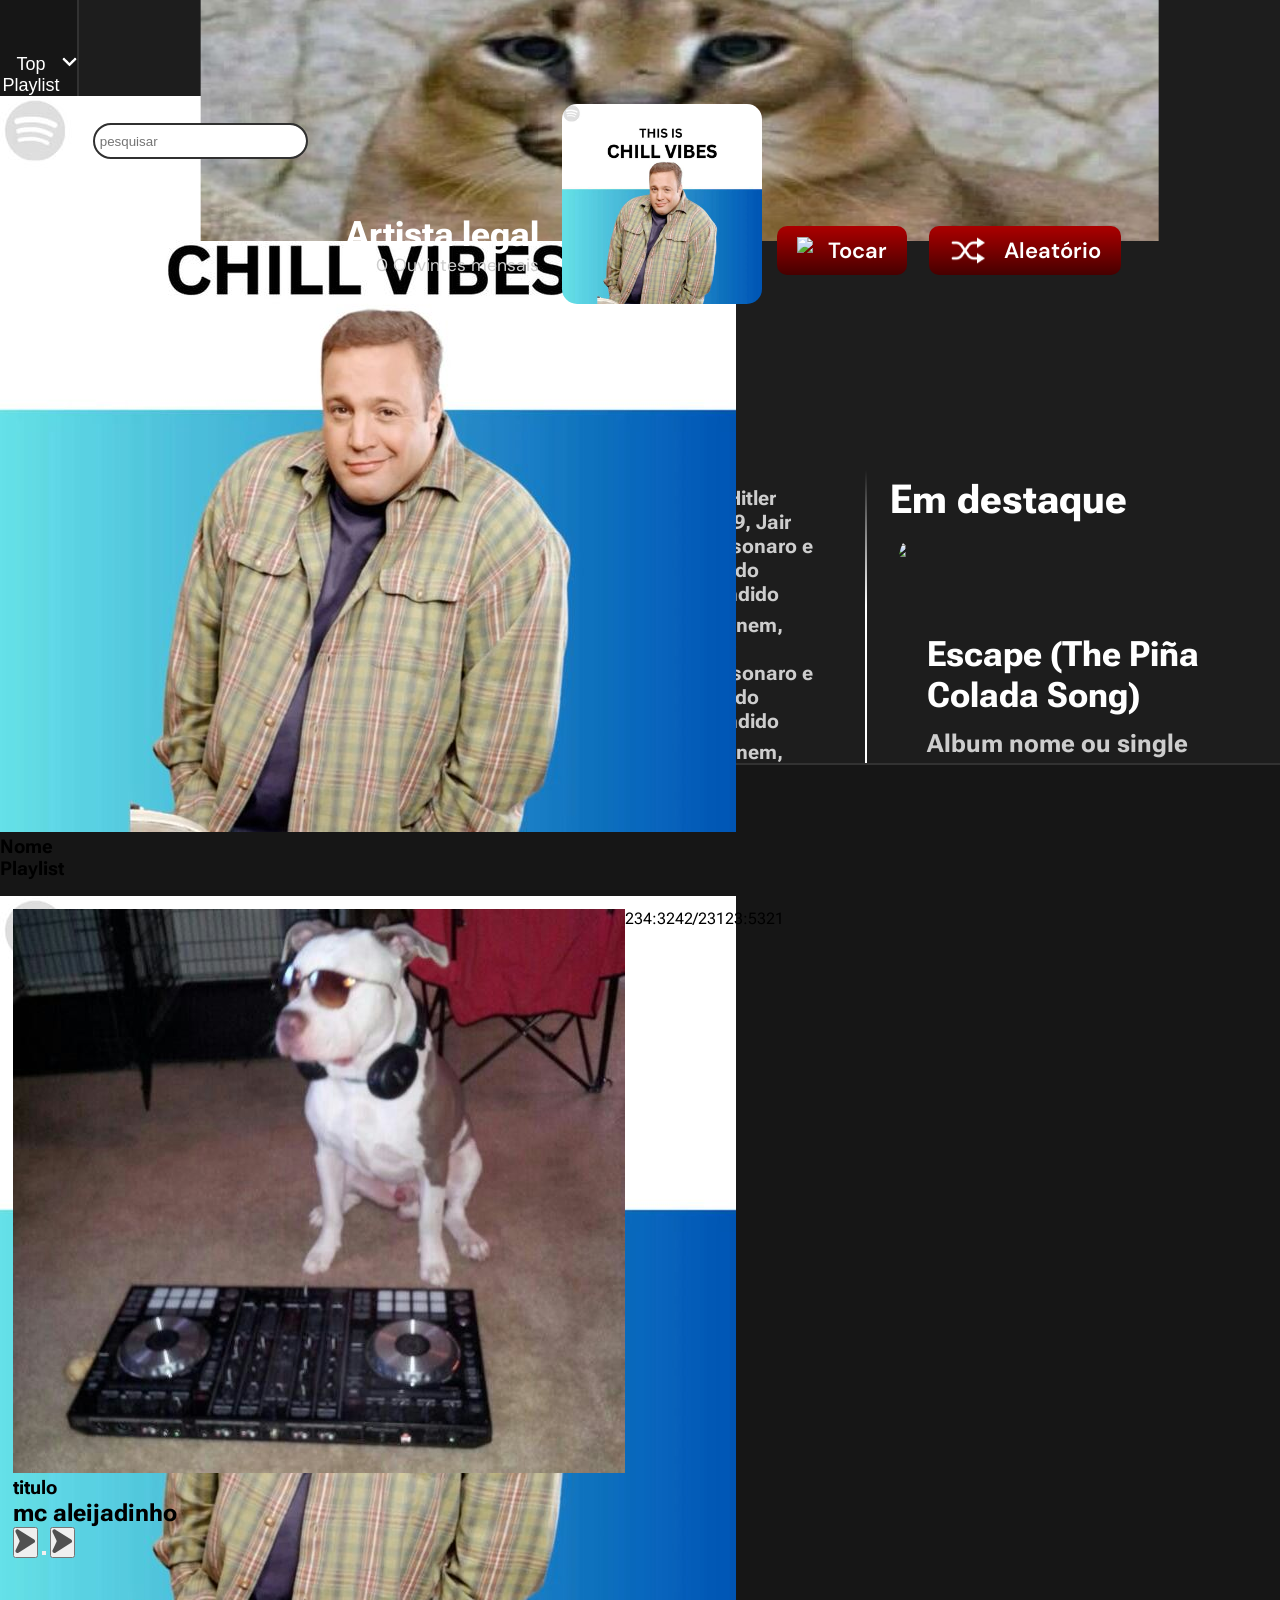
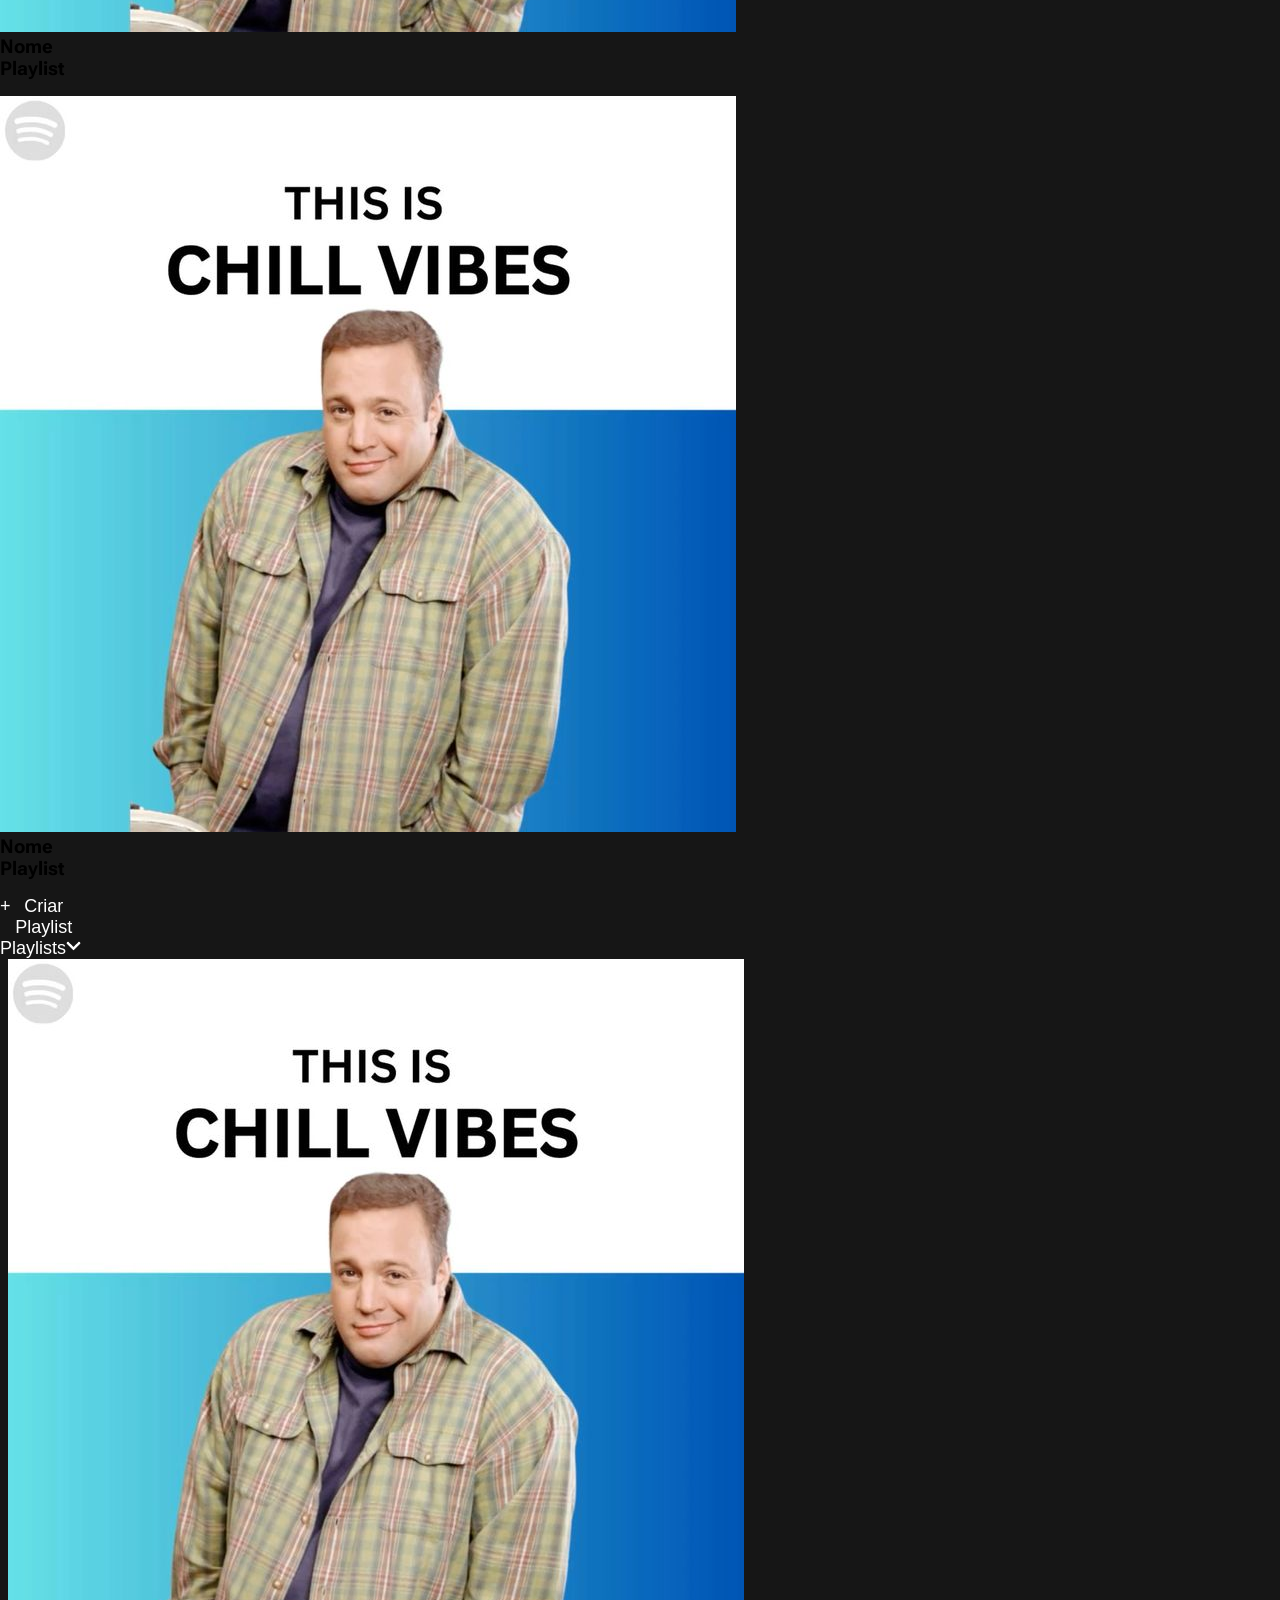
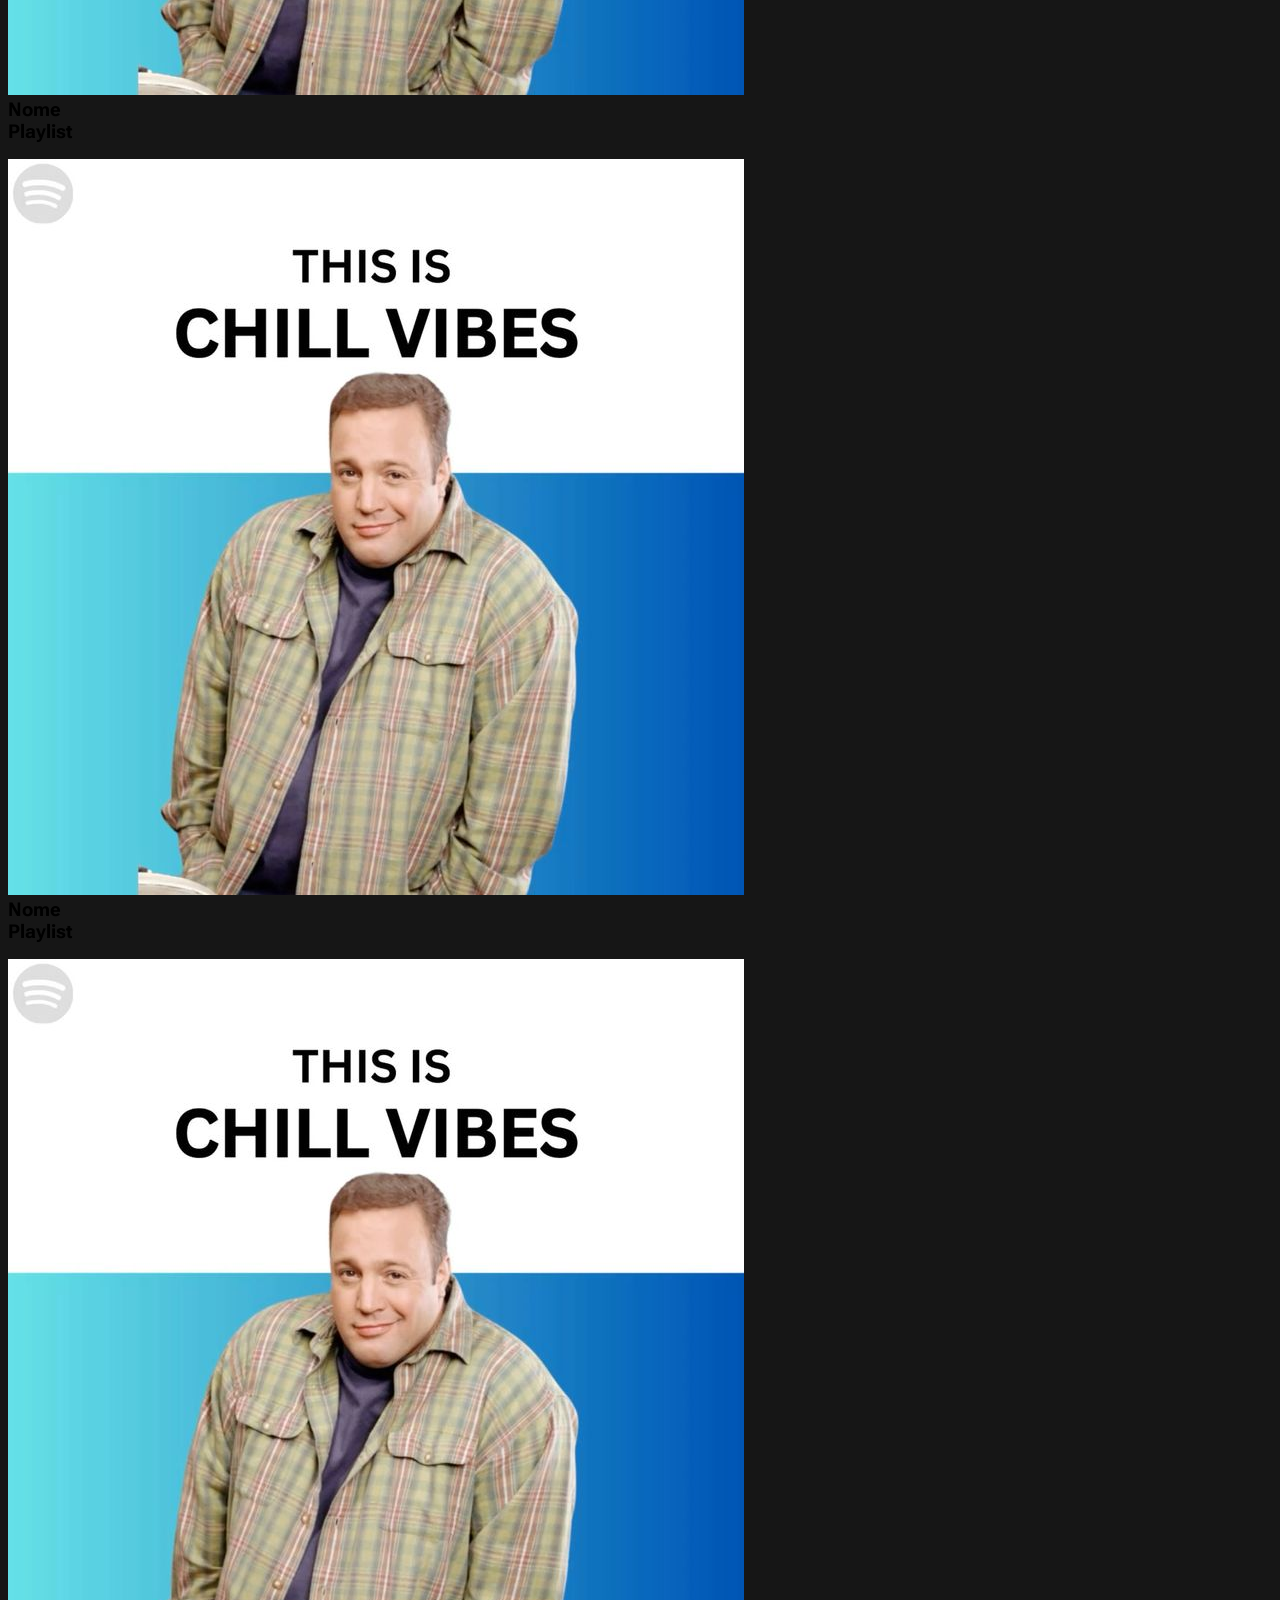
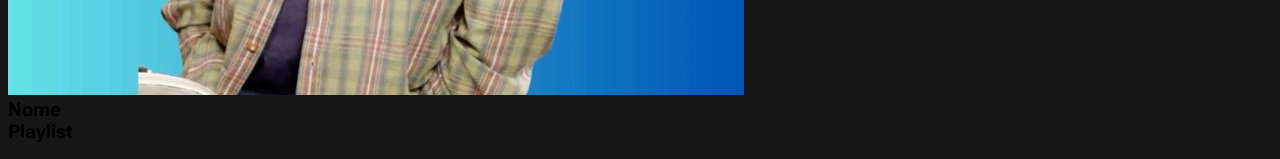
==== src/pages/artista.html @ cea5919a "sla fio, perdi a conta" ====
<!DOCTYPE html>
<html lang="pt-br">

<head>
    <meta charset="UTF-8">
    <meta name="viewport" content="width=device-width, initial-scale=1.0">
    <title>Suner</title>
    <link rel="stylesheet" href="../css/estilo.css">
</head>

<body>
    <main class="site"><!-- tudo vai estar dentro deste mano -->

        <section class="sub-main">
            <header>
                <input type="text" placeholder="pesquisar" class="barra-pesquisa"></input>

                <img class="artista-foto" src="../assets/image/playlist/capa_playlist.jpg">
                <div class="artista-banner"></div>
                <h1 class="artista-nome">Artista legal</h3>
                    <h3 class="artista-subtitulo">0 Ouvintes mensais
                </h1>

                <!-- os ids aqui são para o javascript(e posição no css) -->
                <button class="btn-retangular" id="btn-tocar" type="button"><img
                        src="../assets/image/botoes/play.png">Tocar</button>
                <button class="btn-retangular" id="btn-aleatorio" type="button"><img
                        src="../assets/image/botoes/aleatorio.png">Aleatório</button>
            </header>

            <section class="musicas-artista">

                <section class="lista-musicas">
                    <h1 class="titulo-grande">Mais tocadas</h1>

                    <div class="item-musica-artista">
                        <img class="musica-foto" src="../assets/image/musicas/imagem_capa_teste.jfif">

                        <div class="musica-titulo-album">
                            <h1 class="titulo">Escape (The Piña Colada Song)</h1>
                            <h2>Album</h2>
                        </div>

                        <h1 class="titulo-secundario">999,9 mil toques</h1>
                        <h1 class="titulo-secundario">Lil Hitler 1939, Jair Bolsonaro e Enildo Candido</h1>
                    </div>

                    <div class="item-musica-artista">
                        <img class="musica-foto" src="../assets/image/musicas/imagem_capa_teste.jfif">

                        <div class="musica-titulo-album">
                            <h1 class="titulo">Escape (The Piña Colada Song)</h1>
                            <h2>Album</h2>
                        </div>

                        <h1 class="titulo-secundario">999,9 mil toques</h1>
                        <h1 class="titulo-secundario">Eminem, Jair Bolsonaro e Enildo Candido</h1>
                    </div>

                    <div class="item-musica-artista">
                        <img class="musica-foto" src="../assets/image/musicas/imagem_capa_teste.jfif">

                        <div class="musica-titulo-album">
                            <h1 class="titulo">Escape (The Piña Colada Song)</h1>
                            <h2>Album</h2>
                        </div>

                        <h1 class="titulo-secundario">999,9 mil toques</h1>
                        <h1 class="titulo-secundario">Eminem, Jair Bolsonaro e Enildo Candido</h1>
                    </div>

                    <div class="item-musica-artista">
                        <img class="musica-foto" src="../assets/image/musicas/imagem_capa_teste.jfif">

                        <div class="musica-titulo-album">
                            <h1 class="titulo">Escape (The Piña Colada Song)</h1>
                            <h2>Album</h2>
                        </div>

                        <h1 class="titulo-secundario">999,9 mil toques</h1>
                        <h1 class="titulo-secundario">Eminem, Jair Bolsonaro e Enildo Candido</h1>
                    </div>
                </section>

                <div class="linha"></div>

                <div class="destaque-artista">
                    <h1 class="titulo-grande" id="em-destaque">Em destaque</h1>

                    <div class="em-destaque">
                        <img class="destaque-imagem" src="../assets/image/musicas/imagem_capa_teste.jfif">
                        <div>
                            <h1 class="titulo-destaque">Escape (The Piña Colada Song)</h1>
                            <h2 class="titulo-secundario-destaque">Album nome ou single</h2>
                        </div>
                    </div>
                </div>

            </section>
        </section>

        <aside class="barra-lateral">

            <img src="" class="logo">

            <button type="button" class="btn-playlist btn-topPlaylist">Top Playlist<img
                    src="../assets/image/botoes/botao_setinha_playlist.svg" class="setinha-retrair"></button>
            <div class="playlists-content">

                <article class="playlist">
                    <img src="../assets/image/playlist/capa_playlist.jpg">
                    <h1>Nome Playlist</h1>
                </article>

                <article class="playlist">
                    <img src="../assets/image/playlist/capa_playlist.jpg">
                    <h1>Nome Playlist</h1>
                </article>

                <article class="playlist">
                    <img src="../assets/image/playlist/capa_playlist.jpg">
                    <h1>Nome Playlist</h1>
                </article>

            </div>

            <button type="button" class="btn-playlist btn-criarPlaylist"><span>+</span>Criar Playlist</button>

            <button type="button" class="btn-playlist btn-suasPlaylist">Playlists<img
                    src="../assets/image/botoes/botao_setinha_playlist.svg" class="setinha-retrair"></button>
            <div class="playlist-content">

                <article class="playlist">
                    <img src="../assets/image/playlist/capa_playlist.jpg">
                    <h1>Nome Playlist</h1>
                </article>

                <article class="playlist">
                    <img src="../assets/image/playlist/capa_playlist.jpg">
                    <h1>Nome Playlist</h1>
                </article>

                <article class="playlist">
                    <img src="../assets/image/playlist/capa_playlist.jpg">
                    <h1>Nome Playlist</h1>
                </article>

            </div>

        </aside>

    </main>

    <!-- controle de música -->
    <div class="controle-musica">

        <article>
            <section class="info-musica">
                <img src="../assets/image/foto_teste_tocandoAgora.jpg" class="tocando-agora">
                <div>
                    <h1>titulo</h1>
                    <h2>mc aleijadinho</h2>
                </div>
            </section>

            <section class="botoes-musica">
                <button type="button" class="btn-voltar"><img src="../assets/image/botoes/icone_botao.svg"></button>
                <button type="button" class="btn-pausar">
                    <div class="fundo-pausar">
                        <div class="barra-pausar1"></div>
                        <div class="barra-pausar2"></div>
                    </div>
                </button>
                <button type="button" class="btn-avancar"><img src="../assets/image/botoes/icone_botao.svg"></button>
            </section>
        </article>

        <section class="minutagem-musica">
            <p id="tempo-musica">234:3242/23123:5321</p>
            <div class="barra-duracao">
                <div class="progresso-musica"></div>
                <div class="bolinha-musica"></div>
            </div>
        </section>

    </div>

    <script src="https://cdnjs.cloudflare.com/ajax/libs/jsmediatags/3.9.5/jsmediatags.js" integrity="sha512-fCU+rmH3nS/RJaTSl/ylo/PxwWIZwJts3rfxRylSPqGYMJGPLXvPJGOTF+ECb0K5m9rSXbkCNg2PR7WKGWRTVQ==" crossorigin="anonymous" referrerpolicy="no-referrer"></script>

</body>

</html>
---- src/css/estilo.css ----
@import url('https://fonts.googleapis.com/css2?family=DM+Sans:ital,opsz,wght@0,9..40,100..1000;1,9..40,100..1000&display=swap');
@import url('https://fonts.googleapis.com/css2?family=DM+Sans:ital,opsz,wght@0,9..40,100..1000;1,9..40,100..1000&family=Roboto+Flex:opsz,wght@8..144,100..1000&display=swap');

/* reset */
* {
    padding: 0;
    box-sizing: border-box;
    margin: 0;
}

body {
    font-family: 'Roboto Flex';
    background: #161616
}

:root {
    --CorTema: #AC0000;
    --CorTemaEscuro: #990000;
    --CorFundo: hsl(0, 0%, 0%);
    --CorBgIcon: color-mix(in hsl, var(--CorFundo), transparent 60%);
    --LarguraSubMain: 100%;
}

.site {
    display: grid;
    grid-template-columns: minmax(75px, 6vw) 1fr;
    grid-template-rows: 85vh auto 0;
    grid-template-areas:
        "barraLateral sub-main"
        "controle-musica controle-musica"
        "barra-debaixo barra-debaixo";

    background: transparent;
    height: 100vh;
    overflow: visible;

}

.hide {
    visibility: hidden;
}

/* Playlists */

.barra-lateral {
    grid-area: barraLateral;
    background-color: transparent;
    display: flex;
    flex-direction: column;
    max-height: 85vh;
}

.playlist-content {
    display: flex;
    flex-direction: column;
    align-items: center;
    max-width: 100%;
}

.btn-playlist {
    background: transparent;
    border: none;
    color: #fff;
    font-size: 18px;
    display: flex;
    justify-content: space-between;
}

.playlist {
    width: 80%;
    aspect-ratio: 1/1;
    border-radius: 16%;
    margin-bottom: 1rem;
}

.playlist-container {
    display: flex;
    justify-content: center;
    position: relative;
    width: 100%;
    cursor: pointer;
}

.playlist-nome {
    position: absolute;
    left: calc(100%);
    opacity: 0;
    white-space: nowrap;
    color: white;
    background-color: #383838;
    font-family: 'Roboto Flex';
    font-size: 1vw;
    pointer-events: none;
    font-weight: bold;
    padding: 5px;
    border-radius: 5px;
    align-self: center;
    transform: translateY(-25%);
    margin: 0;
    transition: 0.2s;
}

.playlist-container:hover .playlist-nome {
    opacity: 1;
}

.botao-add-playlist {
    opacity: 0.5;
    width: 2.5vw;
    min-width: 24.3px;
    aspect-ratio: 1/1;
    display: flex;
    align-items: center;
    justify-content: center;
    border-radius: 100%;
    transition: .15s;
    margin-bottom: 2vh;
}

.playlist-container:hover .botao-add-playlist {
    opacity: 1;
    transition: 0.3s;
}

.artista-foto {
    box-sizing: border-box;
    width: 200px;
    height: auto;
    display: block;
    position: absolute;
    top: 75%;
    left: 40%;
    transform: translateY(-50%);
    border-radius: 15px;
    z-index: 1;
}

.artista-banner {
    background-image: url(../assets/image/banner/banner_epico.jfif);
    width: 100%;
    height: 250px;
    background-size: cover;
    background-position: center;
    background-repeat: no-repeat;
    transform: translateY(-10%) translateX(-11%)
}

.barra-pesquisa {
    border: #fff;
    color: #fff;
    width: 20vw;
    height: 3.5vh;
    display: flex;
    text-align: left;
    align-items: center;
    padding: 5px;
    position: relative;
    border-radius: 30px;
    outline: 2px solid rgb(48, 48, 48);
    z-index: 1;
}

.input-pesquisa::placeholder {
    font-family: 'Roboto Flex';
    color: rgba(255, 255, 255, 0.729);
}

.input-pesquisa {
    background-color: transparent;
    border: #fff;
    color: #fff;
    outline: none;
}

.lupa-pesquisa {
    border-radius: 100%;
    width: auto;
    height: 115%;
    aspect-ratio: 1/1;
    margin: 10px;
    cursor: pointer;
}

.artista-nome {
    color: white;
    position: absolute;
    text-align: right;
    top: 75%;
    right: 62%;
    font-size: 35px;
    margin-top: 10px;
}

.artista-subtitulo {
    color: #cdcdcd;
    position: absolute;
    text-align: right;
    top: calc(75% + 50px);
    right: 62%;
    font-family: "dm sans";
    font-size: 17.5px;
    font-weight: normal;
}

.btn-retangular {
    color: #ffffff;
    font-size: 18px;
    font-weight: bold;
    padding: 10px 20px 10px 20px;
    border: none;
    border-radius: 10px;
    cursor: pointer;
    align-items: center;
    justify-content: center;
    display: flex;
    gap: 15px;
    font-weight: 600;
    font-size: 22px;
    font-family: "dm sans";
    position: absolute;

    background: linear-gradient(#ac0000 0%, #460000 100%);
}

#btn-tocar {
    left: calc(40% + 200px + 15px);
    top: 84%;
}

.musicas-artista {
    display: flex;
    align-items: center;
    width: 100%;
    padding-left: 120px;
    padding-top: 120px;
}

.item-musica-artista {
    display: flex;
    max-height: 100px;
    align-items: center;
    margin-bottom: 3vh;
}

.musica-titulo-album {
    display: flex;
    flex-direction: column;
    gap: 8px;
}

.musica-titulo-album h2 {
    color: #CDCDCD;
    font-size: 17.5px;
}

.musica-foto {
    height: 12vh;
    width: auto;
    border-radius: 100%;
    padding-right: 15px;
}

.titulo {
    color: white;
    font-family: 'Roboto Flex';
    font-size: 25px;
    margin-right: 3vw;
}

.linha {
    width: 2px;
    height: 50vh;
    background: white;
    margin: 0 10px;
    background: linear-gradient(to bottom,
            transparent 0%,
            white 30%,
            white 70%,
            transparent 100%);
}

.lista-musicas {
    max-width: 50vw;
}

.em-destaque {
    display: flex;
    flex-direction: row;
    align-items: center;
    padding-left: 1vw;
}

.destaque-artista {
    flex: 1;
    max-width: 34vw;
    padding-bottom: 11.5vh;
}

.destaque-imagem {
    height: 35vh;
    width: auto;
    border-radius: 100%;
    padding-right: 15px;
}

.titulo-secundario {
    color: #CDCDCD;
    padding-right: 3vw;
    font-size: 20px;
    flex: 0 0 12vw;
}

.titulo-grande {
    color: white;
    font-family: 'Roboto Flex';
    font-size: 40px;
    padding-bottom: 2vh;
    padding-top: 5vh;
}

.titulo-destaque {
    color: white;
    font-family: 'Roboto Flex';
    font-size: 35px;
    padding-bottom: 1.5vh;
    padding-left: 0.5vw;
}

#em-destaque {
    padding-left: 1vw;
}

.titulo-secundario-destaque {
    color: #CDCDCD;
    font-size: 25px;
    padding-bottom: 0.5vh;
    padding-left: 0.5vw;
}

/* content do site */

.sub-main {
    background: #1D1D1D;
    overflow-y: auto;
    color: #fff;
    grid-area: sub-main;
    min-width: 0;
    width: var(--LarguraSubMain);
    padding: 1em;
    border-left: 2px solid #323232;
    border-bottom: 2px solid #323232;
}

::-webkit-scrollbar {
    width: 10px;
    height: 10px;
}

::-webkit-scrollbar-thumb {
    background: #555;
    border-radius: 0;
}

/* header do site */

.sub-main header {
    display: flex;
    justify-content: space-between;
    margin-top: 0px;
    align-items: center;
    position: relative;
    width: 100%;
}

.foto-perfil {
    border-radius: 100%;
    width: 3em;
    height: auto;
    aspect-ratio: 1/1;
    margin: 10px;
    cursor: pointer;
}

/* barra do usuário, a lateral */

#foto-perfil {
    width: 12vw;
    height: 12vw;
    border-radius: 50%;
}

.foto-user {
    position: relative;
    justify-self: center;
    padding: 10px;
    width: 100%;
    text-align: center;
}

#nome-user {
    color: var(--CorFundo);
    filter: invert(1);
}

#barra-user {
    color: invert(1) var(--CorFundo);
    position: absolute;
    top: 0;
    right: 10px;
    width: 20vw;
    height: 100vh;
    padding: 15px;
    background-color: var(--CorFundo);
    border-radius: 20px;
    z-index: 999;
    transition: 0.2s ease-in-out;
}

#btn-fechar {
    width: 4vw;
    height: 4vh;
    position: absolute;
    z-index: 9999;
    background: transparent;
    color: var(--CorFundo);
    filter: invert(1);
    border: var(--CorFundo) 2px solid;
    border-radius: 30px;
}

#btn-fechar:hover {
    background-color: color-mix(var(--CorTema), transparent 70%);
    border: var(--CorTema) 2px solid;
    filter: invert(0);
    color: color-mix(var(--CorTema), white 60%)
}

.tema-container div {
    display: grid;
}

.tema-container {
    display: grid;
    gap: 10px;
}

.tema-container label {
    margin-bottom: 5px;
    font-size: 1.5rem;
    font-weight: 600;
    color: var(--CorFundo);
    filter: invert(1);
}

.tema-container input {
    width: 4rem;
    height: 4rem;
    border-radius: 10px;
}

#btn-mudar-cor {
    justify-self: center;
    background: transparent;
    color: var(--CorFundo);
    filter: invert(1);
    border: var(--CorFundo) 2px solid;
    border-radius: 30px;
    width: 60%;
    aspect-ratio: 1/0.20;
    font-size: 1.2rem;
}

#btn-mudar-cor:hover {
    background-color: color-mix(var(--CorTema), transparent 70%);
    border: var(--CorTema) 2px solid;
    filter: invert(0);
    color: color-mix(var(--CorTema), white 60%)
}

/* ====================== */

#volte-escutar {
    display: flex;
    overflow-x: auto;
    padding: 10px;
    justify-content: left;
}

#fora-radar {
    padding: 10px;
    display: flex;
    justify-content: center;
    gap: 10px;
    overflow-x: auto;
}

/* banner maneiro */
#banner-bemvindo {
    background-image: url(../assets/image/banner/banner_epico.jfif);
    background-size: cover;
    width: 80vw;
    height: 45vh;
    position: relative;
    left: 50%;
    transform: translateX(-50%);
    border-radius: 10px;
}

/* Componentes dos icons (os treco do volte a escitar) */

.icon {
    transition: .2s;
    text-align: center;
    background: transparent;
    padding: 10px;
    border-radius: 10%;
    min-width: 200px;
    justify-content: center;
    align-content: center;
    max-width: 250px;
    cursor: pointer;
}

.icon:hover {
    transition: .2s ease-in-out;
    transform: scale(105%);
}

.icon-btn-play {
    width: 3rem;
    height: 3rem;
    background-color: var(--CorTema);
    display: flex;
    justify-content: center;
    align-items: center;
    border-radius: 50%;
    z-index: 99;
    position: absolute;
    left: 70%;
    top: 50%;
    visibility: hidden;
    box-shadow: #000 0 0 15px .25rem;
}

.icon:hover .icon-btn-play {
    visibility: visible;
    transform: scale(120%);
    transition: 0.2s ease-in-out;
}

.iconmusica {
    color: transparent;
}

.icon-barra-play {
    width: 0;
    height: 0;
    transform: translateX(25%);
    border-top: 0.625rem solid transparent;
    border-left: 1.25rem solid var(--CorFundo);
    border-right: 1.25rem solid transparent;
    border-bottom: 0.625rem solid transparent;
}

.capa-album {
    border-radius: 100%;
    width: 18vh;
}

.icon-nome {
    font-size: 1.2rem;
    font-weight: bold;
}

.icon-artista {
    font-size: 1rem;
    font-weight: 550;
}

.tipo {
    font-size: 0.8rem;
    color: #9999;
    font-family: 'DM Sans'
}

.capa-artista {
    border-radius: 10%;
    outline: 2px solid white;
    width: 18vh;
    height: auto;
    aspect-ratio: 1/1;
    object-fit: cover;
}

.capa-musica {
    border-radius: 100%;
    width: 18vh;
    aspect-ratio: 1/1;
}

/* tentativa de gambiarra #leonSola */
.fake-aside {
    width: 180px;
    height: 100vh;
    outline: 2px solid green;
}

/* Textos */
#bem-vindoText {
    margin-bottom: 0.25em;
}

#volte-escutarText {
    margin-top: 0.25em;
    margin-bottom: 0.25em;
}

#descricao-fora-radar {
    margin-bottom: 0.25em;
    font-family: "dm sans";
    font-weight: bold;
}

#btn-aleatorio {
    left: calc(40% + 200px + 15px + 152px);
    top: 84%;
    padding: 5px 20px 5px 20px;
}

.btn-retangular img {
    width: auto;
    height: 1.2em;
}

#btn-aleatorio img {
    height: calc(1.2em + 13px);
}

/* controle da musica v2 */

.controle-musica {
    display: flex;
    margin-top: 1vh;
    position: relative;
    width: 100%;
    margin-left: 1vw;
}

#btn-mutar {
    border: none;
    background: transparent;
    cursor: pointer;
}

.controle-volume {
    position: absolute;
    left: 97vw;
    transform: translateX(-100%) translateY(100%);
    display: flex;
    align-items: center;
    justify-content: center;
    gap: 0.75vw;
    margin-top: 1vh;
}

#volume-bar {
    -webkit-appearance: none;
    width: 7vw;
    background: transparent;
    cursor: pointer;
}

#volume-bar::-webkit-slider-runnable-track {
    height: 5px;
    background: linear-gradient(to right, #ff0000 var(--range-pct, 0%), #4f4f4f var(--range-pct, 0%));
    border-radius: 10px;
    box-shadow: 0px 2px 0px rgba(0, 0, 0, 0.1);
}

#volume-bar::-webkit-slider-thumb {
    -webkit-appearance: none;
    height: 14px;
    width: 14px;
    background: #CDCDCD;
    border-radius: 10px;
    margin-top: -4.5px;
}

.imagem-botao-mutar {
    width: 30px;
    height: 30px;
    filter: brightness(0) invert(0.75)
}

.imagem-musica {
    aspect-ratio: 1/1;
    max-height: 13vh;
    border-radius: 100%;
}

#titulo-player-musica {
    margin-top: 1vh;
    margin-left: 0.5vw;
    white-space: nowrap;
}

.botoes-player {
    position: absolute;
    left: 49vw;
    transform: translateX(-50%);
    display: flex;
    align-items: center;
    justify-content: center;
    gap: 1.5vw;
    margin-top: 1vh;
}

#botao-player-tocar {
    max-width: 6vh;
    transition: 0.15s;
}

#botao-player-tocar:hover {
    transform: scale(105%);
    transition: 0.15s;
}

.botao-player-voltaravancar {
    max-width: 2.6vh;
    aspect-ratio: 1/1;
    transition: 0.15s;
}

.botao-player-voltaravancar:hover {
    transform: scale(105%);
    transition: 0.15s;
    filter: brightness(0) invert(1)
}

#botao-player-avancar {
    transform: rotate(180deg);
}

/* barra progresso é a parte do fundo da barra de progresso */
.container-progresso {
    background-color: #5B5B5B;
    border-radius: 30px;
    width: 27vw;
    min-width: 183px;
    height: 6px;
    position: absolute;
    left: 49vw;
    transform: translateX(-50%);
    margin-top: 10vh;
}

.barra-progresso {
    height: 100%;
}

#tempo-atual {
    margin-top: 5px;
    color: #CDCDCD;
}

#tempo-total {
    margin-top: -14px;
    text-align: right;
    color: #CDCDCD;
}

.progresso-musica {
    width: 50%;
    height: 100%;
    background: #8B0000;
    border-radius: 30px;
}

.barra-progresso:hover .bolinha-progresso {
    transform: scale(110%) translateY(-50%) translateX(-50%);
    transition: 0.1s;
}

.bolinha-progresso {
    height: 11px;
    background-color: white;
    border-radius: 100%;
    position: absolute;
    top: 50%;
    transform: translateY(-50%) translateX(-50%);
    width: 11px;
    left: 50%;
    transition: 0.1s;
}

/* Tempo (esquerda e direita) */
.tempo {
    font-size: 12px;
    color: #e4dcdc;
    min-width: 35px;
}

.logo {
    max-width: 60%;
    align-self: center;
    margin-top: 1vh;
    margin-bottom: 5vh;
    border-radius: 10px;
}

.container-texto-musica {
    display: flex;
    flex-direction: column;
}

.container-texto-musica h2 {
    font-family: "dm sans";
    font-size: 1rem;
    color: #CDCDCD;
    margin-left: 0.5vw;
    white-space: nowrap;
}

.barra-debaixo {
    position: fixed;
    display: none;
    justify-content: space-between;
    bottom: 0;
    left: 0;
    width: 100%;
    height: 50px;
    background: linear-gradient(#1d1d1d00 10%, #1d1d1d57 35%, #ff000097 90%, #ff0000c8 100%);
    z-index: 9999;
    padding-left: 50px;
    padding-right: 50px;
}

.img-barra-debaixo {
    width: 30px;
    aspect-ratio: 1/1;
}

.container-barra-debaixo {
    display: flex;
    flex-direction: column;
    align-items: center;
    max-width: 40px;
}

.container-barra-debaixo h1 {
    font-size: 0.8rem;
    font-family: "Roboto Flex";
    padding-top: 3px;
}

.nao-selecionado {
    color: #9A9A9A;
    opacity: 0.75;
}

.imagem-nao-selecionada {
    width: 30px;
    aspect-ratio: 1/1;
    opacity: 0.75;
}

.logo-mobile {
    width: 8vw;
    display: none;
}

.identificador-tipo-icone {
    display: none;
}

.identificador-tipo-artista {
    display: none;
}

@media(width <=768px) {
    .site {
        grid-template-columns: minmax(75px, 6vw) 1fr;
        grid-template-rows: 100vh;
        grid-template-areas:
            "sub-main sub-main"
    }

    .barra-lateral {
        display: none;
    }

    .barra-debaixo {
        display: flex;

    }

    .controle-musica {
        position: fixed;
        bottom: 8%;
        left: 50%;
        transform: translateX(-50%);
        width: 95%;
        background-color: #2A2A2A;
        height: 65px;
        border-radius: 10px;

        margin-left: 0;
        margin-top: 0;

        display: flex;
        align-items: center;
        overflow-x: hidden;
    }

    .imagem-musica {
        max-height: 5.25vh;
        margin-bottom: 5px;
        margin-left: 5px;
    }

    .botoes-player {
        position: static;

        left: 0;
        transform: none;
        display: flex;
        align-items: center;
        justify-content: center;
        gap: 15px;
        margin-top: 0;
        margin-left: auto;
        margin-right: 10px;
        margin-bottom: 6px;
    }

    #botao-player-tocar {
        max-width: 4.6vh;
    }

    .botao-player-voltaravancar {
        max-width: 15px;
    }

    #titulo-player-musica {
        margin-top: 0;
        font-size: 1rem;
    }

    .container-texto-musica {
        margin-bottom: 5px;
        margin-left: 5px;
    }

    .container-texto-musica h2 {
        font-size: 0.7rem;
    }

    .container-progresso {
        border-radius: 10px;
        width: 100%;
        height: 4px;
        position: absolute;
        bottom: 1px;
        left: 50%;
    }

    .bolinha-progresso {
        height: 8px;
        background-color: white;
        border-radius: 100%;
        position: absolute;
        top: 50%;
        transform: translateY(-50%) translateX(-50%);
        width: 8px;
        left: 50%;
        transition: 0.1s;
        display: none;
    }

    #banner-bemvindo {
        display: none;
    }

    .barra-pesquisa {
        display: none;
    }

    .foto-perfil {
        display: none;
    }

    .sub-main {
        padding: 10px;
    }

    .sub-main header {
        margin-bottom: 2vh;
    }

    #bem-vindoText {
        margin-bottom: 4vh;
    }

    #volte-escutar {
        display: grid;
        grid-template-columns: repeat(2, 46vw);
        grid-template-rows: repeat(4, 45px);
        gap: 10px;
        padding: 0;
        align-items: center;
        justify-content: center;
        margin-bottom: 3vh;
    }

    .icon {
        text-align: center;
        background: #2A2A2A;
        border-radius: 5px;
        padding: 0;
        display: flex;
        flex-direction: row;
        cursor: pointer;
        max-width: none;
        min-width: 0;
        justify-content: flex-start;
        align-items: center;
    }

    .icon:hover {
        transition: 0s;
        transform: scale(100%);
    }

    .capa-musica {
        border-radius: 5px;
        height: 45px;
        width: 45px;
        margin-right: 7.5px;
    }

    .capa-artista {
        border-radius: 5px;
        outline: 0;
        height: 45px;
        width: 45px;
        margin-right: 7.5px;
    }

    .icon-nome {
        font-size: 1rem;
        text-align: left;
    }

    .icon-artista {
        font-size: 0.8rem;
        text-align: left;
    }

    .tipo {
        display: none;
    }

    .identificador-tipo-icone {
        width: 15px;
        aspect-ratio: 1/1;
        margin-left: auto;
        margin-right: 7.5px;
        display: block;
    }

    .identificador-tipo-artista {
        width: 20px;
        aspect-ratio: 1/1;
        margin-left: auto;
        margin-right: 5px;
        display: block;
    }

    .logo-mobile {
        display: block;
    }

    #bem-vindoText {
        font-size: 1.5rem;
    }

    #volte-escutarText {
        font-size: 1.35rem;
    }

    #fora-radarText {
        font-size: 1.35rem;
    }

    #descricao-fora-radar {
        font-size: 0.8rem;
    }

    #tempo-atual {
        display: none;
    }

    #tempo-total {
        display: none;
    }

    .controle-volume {
        display: none;
    }
}

/* estilização da pagina de playlist */

.playlist-info img {
    width: 15vw;
    aspect-ratio: 1/1;
    min-width: 170px;
    border-radius: 5%;
}

.playlist-info {
    display: flex;
    align-items: center;
    margin-bottom: 3rem;
}

.playlist-info div {
    margin-left: 5vh;
    text-align: left;
}

.playlist-namePage {
    font-size: 3rem;
}

.criador-playlist {
    margin-top: 10px;
    font-size: 1.3rem;
    font-weight: 500;
}

.dados-playlist {
    font-size: 1rem;
    font-weight: 350;
}

/* bagulhinho das musicas */

.musica-playlist {
    width: 100%;
    display: flex;
    justify-content: space-between;
    align-items: center;
    cursor: pointer;
    padding: 0.4rem;
    background: #272727;
    border-radius: 0.6rem;
}

.musica-playlist section {
    display: flex;
    align-items: center;
}

.capa-musicaPlaylist {
    width: 7vw;
    aspect-ratio: 1/1;
    border-radius: 50%;
}

.info-musicaPlaylist {
    align-items: center;
    font-size: 0.8rem;
    margin-left: 0.5em;
}

.nome-musicaPlaylist {
    font-size: 1.5rem;
}

.artista-musicaPlaylist {
    font-size: 1.3em;
    color: #a3a3a3
}

.tempo-musicaPlaylist {
    font-size: 1.3em
}

.toques-musicaPlaylist {
    font-size: 1.3em;
}
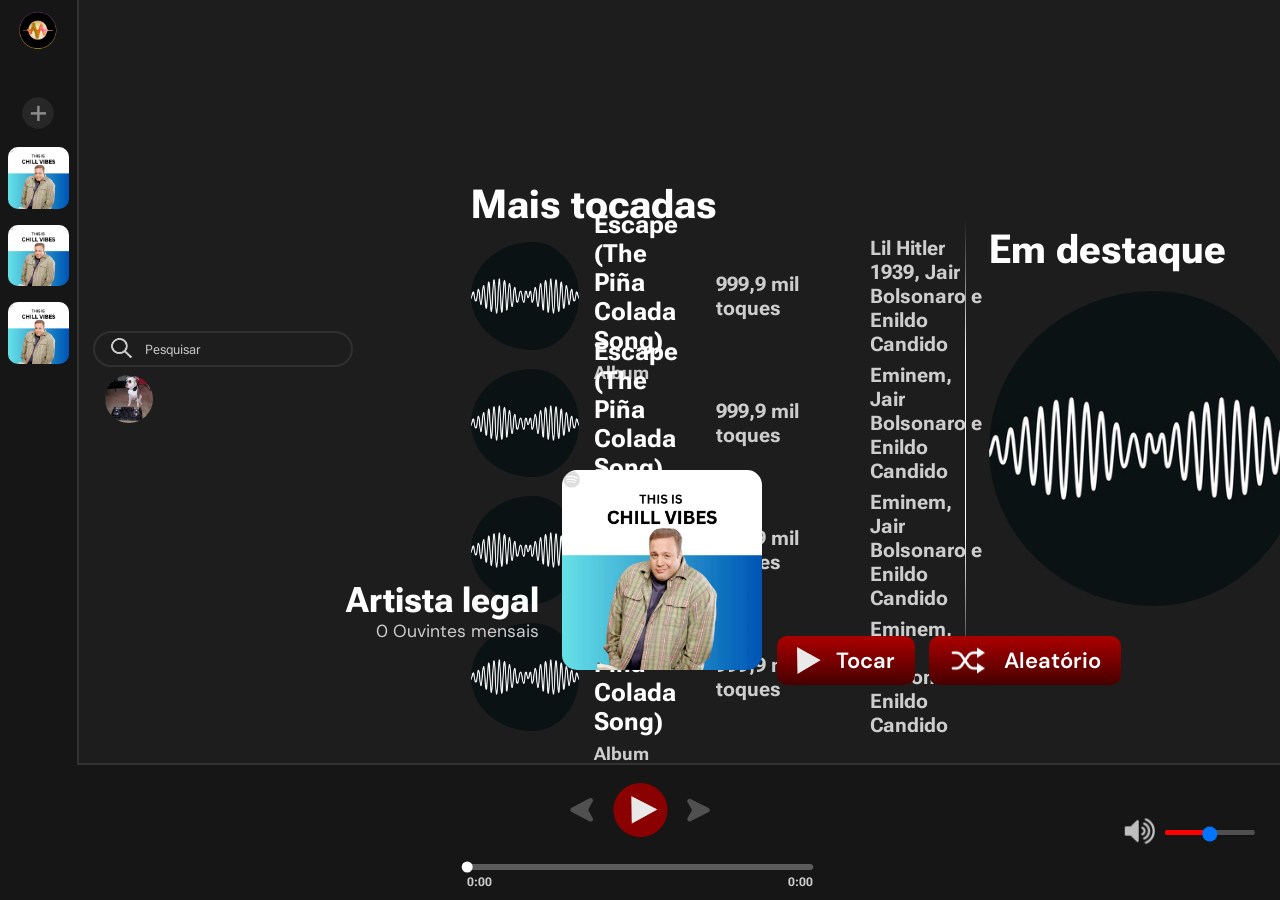
==== commit f9f37835: "finalizacao da correcao artista" ====
--- a/src/pages/artista.html
+++ b/src/pages/artista.html
@@ -6,186 +6,196 @@
     <meta name="viewport" content="width=device-width, initial-scale=1.0">
     <title>Suner</title>
     <link rel="stylesheet" href="../css/estilo.css">
+    <link rel="icon" type="image/png" href="../assets/image/logosite.png">
 </head>
 
 <body>
     <main class="site"><!-- tudo vai estar dentro deste mano -->
-
         <section class="sub-main">
-            <header>
-                <input type="text" placeholder="pesquisar" class="barra-pesquisa"></input>
-
-                <img class="artista-foto" src="../assets/image/playlist/capa_playlist.jpg">
-                <div class="artista-banner"></div>
-                <h1 class="artista-nome">Artista legal</h3>
-                    <h3 class="artista-subtitulo">0 Ouvintes mensais
-                </h1>
-
-                <!-- os ids aqui são para o javascript(e posição no css) -->
-                <button class="btn-retangular" id="btn-tocar" type="button"><img
-                        src="../assets/image/botoes/play.png">Tocar</button>
-                <button class="btn-retangular" id="btn-aleatorio" type="button"><img
-                        src="../assets/image/botoes/aleatorio.png">Aleatório</button>
-            </header>
-
-            <section class="musicas-artista">
-
-                <section class="lista-musicas">
-                    <h1 class="titulo-grande">Mais tocadas</h1>
-
-                    <div class="item-musica-artista">
-                        <img class="musica-foto" src="../assets/image/musicas/imagem_capa_teste.jfif">
-
-                        <div class="musica-titulo-album">
-                            <h1 class="titulo">Escape (The Piña Colada Song)</h1>
-                            <h2>Album</h2>
-                        </div>
-
-                        <h1 class="titulo-secundario">999,9 mil toques</h1>
-                        <h1 class="titulo-secundario">Lil Hitler 1939, Jair Bolsonaro e Enildo Candido</h1>
-                    </div>
-
-                    <div class="item-musica-artista">
-                        <img class="musica-foto" src="../assets/image/musicas/imagem_capa_teste.jfif">
-
-                        <div class="musica-titulo-album">
-                            <h1 class="titulo">Escape (The Piña Colada Song)</h1>
-                            <h2>Album</h2>
-                        </div>
-
-                        <h1 class="titulo-secundario">999,9 mil toques</h1>
-                        <h1 class="titulo-secundario">Eminem, Jair Bolsonaro e Enildo Candido</h1>
-                    </div>
-
-                    <div class="item-musica-artista">
-                        <img class="musica-foto" src="../assets/image/musicas/imagem_capa_teste.jfif">
-
-                        <div class="musica-titulo-album">
-                            <h1 class="titulo">Escape (The Piña Colada Song)</h1>
-                            <h2>Album</h2>
-                        </div>
-
-                        <h1 class="titulo-secundario">999,9 mil toques</h1>
-                        <h1 class="titulo-secundario">Eminem, Jair Bolsonaro e Enildo Candido</h1>
-                    </div>
-
-                    <div class="item-musica-artista">
-                        <img class="musica-foto" src="../assets/image/musicas/imagem_capa_teste.jfif">
-
-                        <div class="musica-titulo-album">
-                            <h1 class="titulo">Escape (The Piña Colada Song)</h1>
-                            <h2>Album</h2>
-                        </div>
-
-                        <h1 class="titulo-secundario">999,9 mil toques</h1>
-                        <h1 class="titulo-secundario">Eminem, Jair Bolsonaro e Enildo Candido</h1>
-                    </div>
+            <header class="header-artista">
+                <div class="header-topo">
+                    <div class="barra-pesquisa">
+                        <img src="../assets/image/lupa-pesquisa.png" class="lupa-pesquisa">
+                        <input type="text" placeholder="Pesquisar" class="input-pesquisa">
+                    </div>
+
+                    <img src="../assets/image/foto_teste_tocandoAgora.jpg" class="foto-perfil">
+                    <img src="../assets/image/logosite.png" class="logo-mobile">
+                </div>
+
+                <div class="header-artista-info">
+                    <img class="artista-foto" src="../assets/image/playlist/capa_playlist.jpg">
+                    <div class="artista-banner"></div>
+
+                    <h1 class="artista-nome">Artista legal</h1>
+                    <h3 class="artista-subtitulo">0 Ouvintes mensais</h3>
+
+                    <div class="container-botoes">
+                        <button class="btn-retangular" id="btn-tocar">
+                            <img src="../assets/image/botoes/icone_play.png">Tocar
+                        </button>
+
+                        <button class="btn-retangular" id="btn-aleatorio">
+                            <img src="../assets/image/botoes/aleatorio.png">Aleatório
+                        </button>
+                    </div>
+                </div>
+
+                <section class="musicas-artista">
+
+                    <section class="lista-musicas">
+                        <h1 class="titulo-grande">Mais tocadas</h1>
+
+                        <div class="item-musica-artista">
+                            <img class="musica-foto" src="../assets/image/capaAlbuns/AM.png">
+
+                            <div class="musica-titulo-album">
+                                <h1 class="titulo">Escape (The Piña Colada Song)</h1>
+                                <h2>Album</h2>
+                            </div>
+
+                            <h1 class="titulo-secundario">999,9 mil toques</h1>
+                            <h1 class="titulo-secundario">Lil Hitler 1939, Jair Bolsonaro e Enildo Candido</h1>
+                        </div>
+
+                        <div class="item-musica-artista">
+                            <img class="musica-foto" src="../assets/image/capaAlbuns/AM.png">
+
+                            <div class="musica-titulo-album">
+                                <h1 class="titulo">Escape (The Piña Colada Song)</h1>
+                                <h2>Album</h2>
+                            </div>
+
+                            <h1 class="titulo-secundario">999,9 mil toques</h1>
+                            <h1 class="titulo-secundario">Eminem, Jair Bolsonaro e Enildo Candido</h1>
+                        </div>
+
+                        <div class="item-musica-artista">
+                            <img class="musica-foto" src="../assets/image/capaAlbuns/AM.png">
+
+                            <div class="musica-titulo-album">
+                                <h1 class="titulo">Escape (The Piña Colada Song)</h1>
+                                <h2>Album</h2>
+                            </div>
+
+                            <h1 class="titulo-secundario">999,9 mil toques</h1>
+                            <h1 class="titulo-secundario">Eminem, Jair Bolsonaro e Enildo Candido</h1>
+                        </div>
+
+                        <div class="item-musica-artista">
+                            <img class="musica-foto" src="../assets/image/capaAlbuns/AM.png">
+
+                            <div class="musica-titulo-album">
+                                <h1 class="titulo">Escape (The Piña Colada Song)</h1>
+                                <h2>Album</h2>
+                            </div>
+
+                            <h1 class="titulo-secundario">999,9 mil toques</h1>
+                            <h1 class="titulo-secundario">Eminem, Jair Bolsonaro e Enildo Candido</h1>
+                        </div>
+                    </section>
+
+                    <div class="linha"></div>
+
+                    <div class="destaque-artista">
+                        <h1 class="titulo-grande" id="em-destaque">Em destaque</h1>
+
+                        <div class="em-destaque">
+                            <img class="destaque-imagem" src="../assets/image/capaAlbuns/AM.png">
+                            <div>
+                                <h1 class="titulo-destaque">Escape (The Piña Colada Song)</h1>
+                                <h2 class="titulo-secundario-destaque">Album nome ou single</h2>
+                            </div>
+                        </div>
+                    </div>
+
                 </section>
 
-                <div class="linha"></div>
-
-                <div class="destaque-artista">
-                    <h1 class="titulo-grande" id="em-destaque">Em destaque</h1>
-
-                    <div class="em-destaque">
-                        <img class="destaque-imagem" src="../assets/image/musicas/imagem_capa_teste.jfif">
-                        <div>
-                            <h1 class="titulo-destaque">Escape (The Piña Colada Song)</h1>
-                            <h2 class="titulo-secundario-destaque">Album nome ou single</h2>
-                        </div>
-                    </div>
-                </div>
-
-            </section>
+                <section class="barra-debaixo">
+                    <div class="container-barra-debaixo">
+                        <img class="img-barra-debaixo" src="../assets/image/botoes/homepreenchido.png">
+                        <h1>Início</h1>
+                    </div>
+
+                    <div class="container-barra-debaixo">
+                        <img class="imagem-nao-selecionada" src="../assets/image/botoes/playlistspreenchido.png">
+                        <h1 class="nao-selecionado">Playlists</h1>
+                    </div>
+
+                    <div class="container-barra-debaixo">
+                        <img class="imagem-nao-selecionada" src="../assets/image/botoes/usuariopreenchido.png">
+                        <h1 class="nao-selecionado">Conta</h1>
+                    </div>
+                </section>
         </section>
 
         <aside class="barra-lateral">
 
-            <img src="" class="logo">
-
-            <button type="button" class="btn-playlist btn-topPlaylist">Top Playlist<img
-                    src="../assets/image/botoes/botao_setinha_playlist.svg" class="setinha-retrair"></button>
-            <div class="playlists-content">
-
-                <article class="playlist">
-                    <img src="../assets/image/playlist/capa_playlist.jpg">
-                    <h1>Nome Playlist</h1>
-                </article>
-
-                <article class="playlist">
-                    <img src="../assets/image/playlist/capa_playlist.jpg">
-                    <h1>Nome Playlist</h1>
-                </article>
-
-                <article class="playlist">
-                    <img src="../assets/image/playlist/capa_playlist.jpg">
-                    <h1>Nome Playlist</h1>
-                </article>
-
-            </div>
-
-            <button type="button" class="btn-playlist btn-criarPlaylist"><span>+</span>Criar Playlist</button>
-
-            <button type="button" class="btn-playlist btn-suasPlaylist">Playlists<img
-                    src="../assets/image/botoes/botao_setinha_playlist.svg" class="setinha-retrair"></button>
+            <img src="../assets/image/logosite.png" class="logo">
+
             <div class="playlist-content">
 
-                <article class="playlist">
-                    <img src="../assets/image/playlist/capa_playlist.jpg">
-                    <h1>Nome Playlist</h1>
-                </article>
-
-                <article class="playlist">
-                    <img src="../assets/image/playlist/capa_playlist.jpg">
-                    <h1>Nome Playlist</h1>
-                </article>
-
-                <article class="playlist">
-                    <img src="../assets/image/playlist/capa_playlist.jpg">
-                    <h1>Nome Playlist</h1>
-                </article>
+                <div class="playlist-container">
+                    <img class="botao-add-playlist" src="../assets/image/add_playlist.png">
+                    <h1 class="playlist-nome">Criar nova playlist</h1>
+                </div>
+
+                <div class="playlist-container">
+                    <img class="playlist" src="../assets/image/playlist/capa_playlist.jpg">
+                    <h1 class="playlist-nome">Nome da playlist</h1>
+                </div>
+                <div class="playlist-container">
+                    <img class="playlist" src="../assets/image/playlist/capa_playlist.jpg">
+                    <h1 class="playlist-nome">Nome da playlist</h1>
+                </div>
+                <div class="playlist-container">
+                    <img class="playlist" src="../assets/image/playlist/capa_playlist.jpg">
+                    <h1 class="playlist-nome">Nome da playlist</h1>
+                </div>
+
 
             </div>
 
         </aside>
 
+        <!-- controle de música -->
+        <div class="controle-musica">
+            <img class="imagem-musica" src="">
+            <div class="container-texto-musica">
+                <h1 class="titulo" id="titulo-player-musica"></h1>
+                <h2 id="titulo-player-album"></h2>
+            </div>
+
+            <div class="botoes-player">
+                <img class="botao-player-voltaravancar" src="../assets/image/botoes/voltar_avancar.png">
+                <img id="botao-player-tocar" src="../assets/image/botoes/botao_tocar.png">
+                <img class="botao-player-voltaravancar" id="botao-player-avancar"
+                    src="../assets/image/botoes/voltar_avancar.png">
+            </div>
+
+            <div class="container-progresso">
+                <div class="barra-progresso">
+                    <div class="progresso-musica"></div>
+                    <div class="bolinha-progresso"></div>
+                </div>
+
+                <h4 class="tempo" id="tempo-atual">0:00</h4>
+                <h4 class="tempo" id="tempo-total">0:00</h4>
+
+            </div>
+
+            <div class="controle-volume">
+                <button id="btn-mutar" class="btn-mutar"><img class="imagem-botao-mutar"
+                        src="../assets/image/botoes/volume.png" alt="Mutar"></button>
+                <input type="range" id="volume-bar" min="0" max="100" value="50">
+            </div>
+        </div>
     </main>
 
-    <!-- controle de música -->
-    <div class="controle-musica">
-
-        <article>
-            <section class="info-musica">
-                <img src="../assets/image/foto_teste_tocandoAgora.jpg" class="tocando-agora">
-                <div>
-                    <h1>titulo</h1>
-                    <h2>mc aleijadinho</h2>
-                </div>
-            </section>
-
-            <section class="botoes-musica">
-                <button type="button" class="btn-voltar"><img src="../assets/image/botoes/icone_botao.svg"></button>
-                <button type="button" class="btn-pausar">
-                    <div class="fundo-pausar">
-                        <div class="barra-pausar1"></div>
-                        <div class="barra-pausar2"></div>
-                    </div>
-                </button>
-                <button type="button" class="btn-avancar"><img src="../assets/image/botoes/icone_botao.svg"></button>
-            </section>
-        </article>
-
-        <section class="minutagem-musica">
-            <p id="tempo-musica">234:3242/23123:5321</p>
-            <div class="barra-duracao">
-                <div class="progresso-musica"></div>
-                <div class="bolinha-musica"></div>
-            </div>
-        </section>
-
-    </div>
-
-    <script src="https://cdnjs.cloudflare.com/ajax/libs/jsmediatags/3.9.5/jsmediatags.js" integrity="sha512-fCU+rmH3nS/RJaTSl/ylo/PxwWIZwJts3rfxRylSPqGYMJGPLXvPJGOTF+ECb0K5m9rSXbkCNg2PR7WKGWRTVQ==" crossorigin="anonymous" referrerpolicy="no-referrer"></script>
+    <script src="../js/script.js"></script>
+    <script src="https://cdnjs.cloudflare.com/ajax/libs/jsmediatags/3.9.5/jsmediatags.js"
+        integrity="sha512-fCU+rmH3nS/RJaTSl/ylo/PxwWIZwJts3rfxRylSPqGYMJGPLXvPJGOTF+ECb0K5m9rSXbkCNg2PR7WKGWRTVQ=="
+        crossorigin="anonymous" referrerpolicy="no-referrer"></script>
 
 </body>
 
--- a/src/css/estilo.css
+++ b/src/css/estilo.css
@@ -37,6 +37,7 @@
 }
 
 .hide {
+    opacity: 0;
     visibility: hidden;
 }
 
@@ -48,6 +49,54 @@
     display: flex;
     flex-direction: column;
     max-height: 85vh;
+}
+
+#input-playlists {
+    transition: ease 0.2s;
+    position: absolute;
+    background: #323232;
+    color: #fff;
+    padding: .5em;
+    border-radius: 10px;
+    z-index: 999;
+    left: 5em;
+    top: 12.5vh;
+}
+
+#input-playlists div {
+    display: grid;
+}
+
+#input-playlists input {
+    border-radius: 30rem;
+    padding: 2.5px;
+    padding-left: 5px;
+    background: none;
+    border: none;
+    outline: 2px #4d4d4d solid;
+    margin: 0.25rem;
+    color: #fff;
+}
+
+#btn-confirmarPlaylist {
+    background: #ac0000;
+    color: #fff;
+    border: 2px solid #fff;
+    width: 50%;
+    aspect-ratio: 3/1;
+    margin-top:15px;
+    margin-bottom: 10px;
+    border-radius: 10px;
+    cursor: pointer;
+    margin-left:25%;
+}
+
+#btn-confirmarPlaylist:hover {
+    background: #810000;
+    margin-left:25%;
+    transform: scale(105%);
+    transition: 0.1s ease-in-out;
+
 }
 
 .playlist-content {
@@ -664,7 +713,7 @@
 }
 
 #volume-bar {
-    -webkit-appearance: none;
+    --webkit-appearance: none;
     width: 7vw;
     background: transparent;
     cursor: pointer;
@@ -1146,6 +1195,11 @@
 
 /* bagulhinho das musicas */
 
+.playlist-musicaContainer{
+    display: grid;
+    gap:10px;
+}
+
 .musica-playlist {
     width: 100%;
     display: flex;
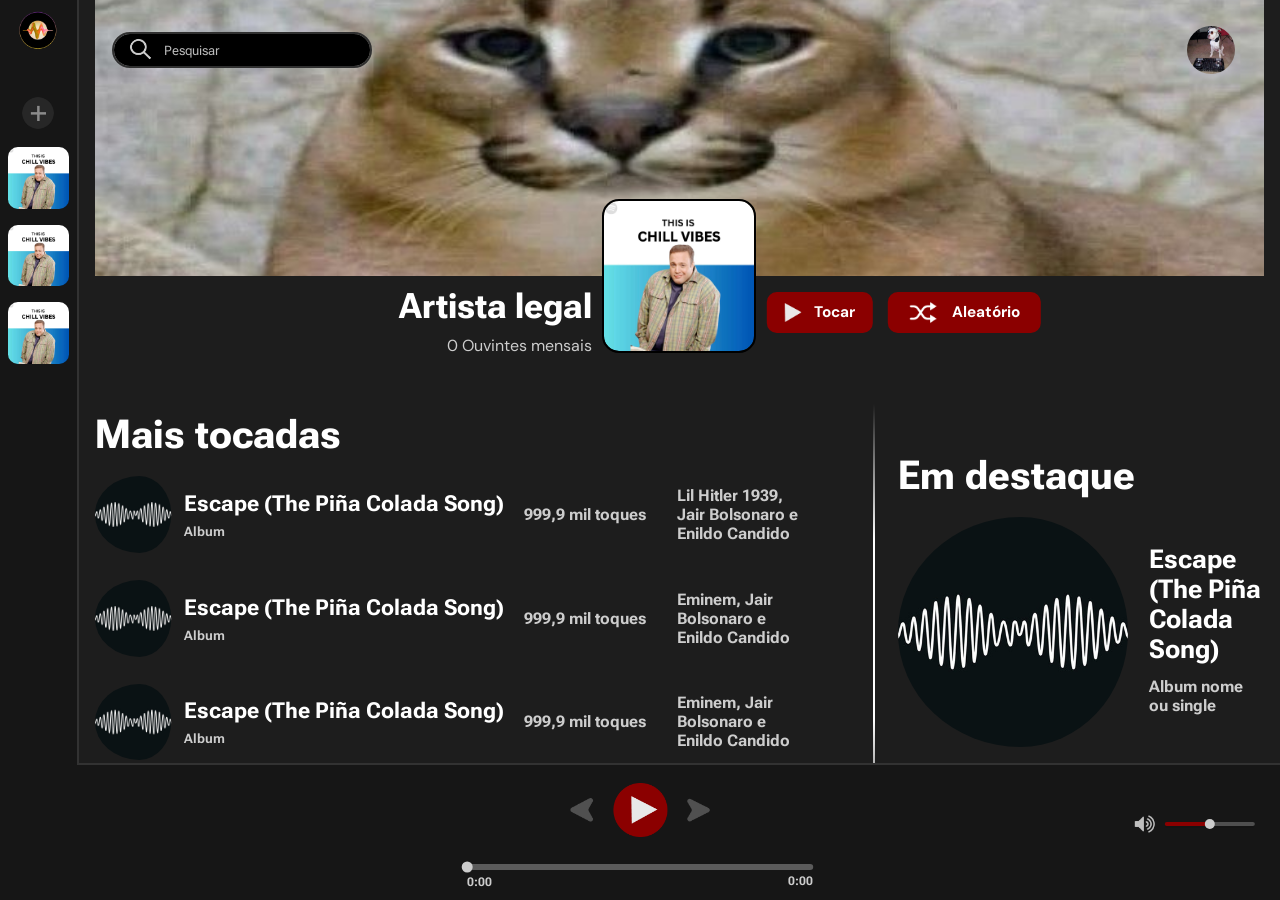
==== commit 6a16a3f8: "tentando arrumar" ====
--- a/src/pages/artista.html
+++ b/src/pages/artista.html
@@ -131,7 +131,7 @@
 
         <aside class="barra-lateral">
 
-            <img src="../assets/image/logosite.png" class="logo">
+            <a href="/index.html"><img src="/src/assets/image/logosite.png" class="logo"></a>
 
             <div class="playlist-content">
 
--- a/src/css/estilo.css
+++ b/src/css/estilo.css
@@ -49,6 +49,11 @@
     display: flex;
     flex-direction: column;
     max-height: 85vh;
+}
+
+.barra-lateral a{
+    display: flex;
+    justify-content: center;
 }
 
 #input-playlists {
@@ -173,30 +178,30 @@
 
 .artista-foto {
     box-sizing: border-box;
-    width: 200px;
-    height: auto;
-    display: block;
+    width: 150px;
+    height: 150px;
     position: absolute;
-    top: 75%;
-    left: 40%;
-    transform: translateY(-50%);
+    top: 100%;
+    left: 50%;
+    transform: translateX(-50%) translateY(-50%);
     border-radius: 15px;
+    outline: 2px black solid;
     z-index: 1;
 }
 
 .artista-banner {
     background-image: url(../assets/image/banner/banner_epico.jfif);
     width: 100%;
-    height: 250px;
+    height: 300px;
     background-size: cover;
     background-position: center;
     background-repeat: no-repeat;
-    transform: translateY(-10%) translateX(-11%)
 }
 
 .barra-pesquisa {
     border: #fff;
     color: #fff;
+    background-color: #000;
     width: 20vw;
     height: 3.5vh;
     display: flex;
@@ -233,55 +238,67 @@
 .artista-nome {
     color: white;
     position: absolute;
+    left: 50%;
+    transform: translateX(calc(-100% - 75px - 1vw));
     text-align: right;
-    top: 75%;
-    right: 62%;
-    font-size: 35px;
-    margin-top: 10px;
+    font-size: 2.2rem;
+    margin-top: 1vh;
 }
 
 .artista-subtitulo {
     color: #cdcdcd;
     position: absolute;
+    left: 50%;
+    transform: translateX(calc(-100% - 75px - 1vw));
+    font-size: 1rem;
+    margin-top: 6.5vh;
     text-align: right;
-    top: calc(75% + 50px);
-    right: 62%;
     font-family: "dm sans";
-    font-size: 17.5px;
     font-weight: normal;
 }
 
 .btn-retangular {
     color: #ffffff;
-    font-size: 18px;
+    font-size: clamp(12px, 1.2vw, 20px);
     font-weight: bold;
-    padding: 10px 20px 10px 20px;
+    padding: 0.7vw 1.4vw 0.7vw 1.4vw;
     border: none;
     border-radius: 10px;
+    margin-top: 1.75vh;
     cursor: pointer;
     align-items: center;
     justify-content: center;
     display: flex;
+    gap: 1vw;
+    font-family: "dm sans";
+    transition: 0.075s;
+    background: #8B0000;
+}
+
+.btn-retangular:hover{
+    transform: scale(105%);
+    transition: 0.15s;
+}
+
+.btn-retangular:active{
+    transform: scale(95%);
+    transition: 0.1s;
+}
+
+.container-botoes {
+    position: absolute;
+    left: 50%;
+    transform: translateX(calc(75px + 1vw));
+
+    display: flex;
     gap: 15px;
-    font-weight: 600;
-    font-size: 22px;
-    font-family: "dm sans";
-    position: absolute;
-
-    background: linear-gradient(#ac0000 0%, #460000 100%);
-}
-
-#btn-tocar {
-    left: calc(40% + 200px + 15px);
-    top: 84%;
 }
 
 .musicas-artista {
     display: flex;
     align-items: center;
     width: 100%;
-    padding-left: 120px;
-    padding-top: 120px;
+    padding-top: 10vh;
 }
 
 .item-musica-artista {
@@ -299,21 +316,21 @@
 
 .musica-titulo-album h2 {
     color: #CDCDCD;
-    font-size: 17.5px;
+    font-size: clamp(0.75rem, 1vw, 1.2rem);
 }
 
 .musica-foto {
-    height: 12vh;
+    height: 6vw;
     width: auto;
     border-radius: 100%;
-    padding-right: 15px;
+    padding-right: 1vw;
 }
 
 .titulo {
     color: white;
     font-family: 'Roboto Flex';
-    font-size: 25px;
-    margin-right: 3vw;
+    font-size: clamp(1rem, 1.75vw, 2rem);
+    margin-right: 1.5vw;
 }
 
 .linha {
@@ -329,7 +346,7 @@
 }
 
 .lista-musicas {
-    max-width: 50vw;
+    max-width: 60vw;
 }
 
 .em-destaque {
@@ -341,12 +358,12 @@
 
 .destaque-artista {
     flex: 1;
-    max-width: 34vw;
+    max-width: 40vw;
     padding-bottom: 11.5vh;
 }
 
 .destaque-imagem {
-    height: 35vh;
+    height: 18vw;
     width: auto;
     border-radius: 100%;
     padding-right: 15px;
@@ -354,8 +371,8 @@
 
 .titulo-secundario {
     color: #CDCDCD;
-    padding-right: 3vw;
-    font-size: 20px;
+    padding-right: 1.5vw;
+    font-size: clamp(0.5rem, 1.25vw, 1.5rem);
     flex: 0 0 12vw;
 }
 
@@ -370,7 +387,7 @@
 .titulo-destaque {
     color: white;
     font-family: 'Roboto Flex';
-    font-size: 35px;
+    font-size: clamp(1rem, 2vw, 2.25rem);
     padding-bottom: 1.5vh;
     padding-left: 0.5vw;
 }
@@ -381,7 +398,7 @@
 
 .titulo-secundario-destaque {
     color: #CDCDCD;
-    font-size: 25px;
+    font-size: clamp(0.75rem, 1.25vw, 1.5rem);
     padding-bottom: 0.5vh;
     padding-left: 0.5vw;
 }
@@ -421,6 +438,27 @@
     width: 100%;
 }
 
+.header-artista{
+    display: flex;
+    flex-direction: column;
+    width: 100%;
+}
+
+.header-topo {
+    display: flex;
+    justify-content: space-between;
+    align-items: center;
+    width: 100%;
+    padding-right: 1.5vw;
+    padding-left: 1.5vw;
+}
+
+.header-artista-info {
+    position: relative;
+    margin-top: -12vh;
+    width: 100%;
+}
+
 .foto-perfil {
     border-radius: 100%;
     width: 3em;
@@ -428,6 +466,7 @@
     aspect-ratio: 1/1;
     margin: 10px;
     cursor: pointer;
+    z-index: 3;
 }
 
 /* barra do usuário, a lateral */
@@ -568,33 +607,22 @@
     align-content: center;
     max-width: 250px;
     cursor: pointer;
-}
-
-.icon:hover {
-    transition: .2s ease-in-out;
-    transform: scale(105%);
-}
-
-.icon-btn-play {
-    width: 3rem;
-    height: 3rem;
-    background-color: var(--CorTema);
-    display: flex;
-    justify-content: center;
-    align-items: center;
-    border-radius: 50%;
-    z-index: 99;
+    position: relative;
+}
+
+.botao-play-icon{
+    max-width: 6vh;
+    max-height: 6vh;
     position: absolute;
-    left: 70%;
-    top: 50%;
-    visibility: hidden;
-    box-shadow: #000 0 0 15px .25rem;
-}
-
-.icon:hover .icon-btn-play {
-    visibility: visible;
-    transform: scale(120%);
-    transition: 0.2s ease-in-out;
+    bottom: 35%;
+    left: 62.5%;
+    opacity: 0;
+    transition: 0.125s;
+}
+
+.icon:hover .botao-play-icon {
+    transition: 0.25s;
+    opacity: 1;
 }
 
 .iconmusica {
@@ -671,8 +699,6 @@
 }
 
 #btn-aleatorio {
-    left: calc(40% + 200px + 15px + 152px);
-    top: 84%;
     padding: 5px 20px 5px 20px;
 }
 
@@ -713,31 +739,32 @@
 }
 
 #volume-bar {
-    --webkit-appearance: none;
+    -webkit-appearance: none;
     width: 7vw;
     background: transparent;
     cursor: pointer;
 }
 
 #volume-bar::-webkit-slider-runnable-track {
-    height: 5px;
-    background: linear-gradient(to right, #ff0000 var(--range-pct, 0%), #4f4f4f var(--range-pct, 0%));
-    border-radius: 10px;
-    box-shadow: 0px 2px 0px rgba(0, 0, 0, 0.1);
+  height: 4px;
+  background: linear-gradient(to right, #8B0000 var(--range-pct, 0%), #4f4f4f var(--range-pct, 0%));
+  border-radius: 10px;
+  box-shadow: 0px 2px 0px rgba(0, 0, 0, 0.1);
 }
 
 #volume-bar::-webkit-slider-thumb {
-    -webkit-appearance: none;
-    height: 14px;
-    width: 14px;
-    background: #CDCDCD;
-    border-radius: 10px;
-    margin-top: -4.5px;
+  -webkit-appearance: none;
+  height: 10px;
+  width: 10px;
+  background: #CDCDCD;
+  border-radius: 10px;
+  margin-top: -2.75px;
 }
 
 .imagem-botao-mutar {
-    width: 30px;
-    height: 30px;
+    margin-top: 4px;
+    width: 20px;
+    height: 20px;
     filter: brightness(0) invert(0.75)
 }
 
@@ -812,8 +839,8 @@
     color: #CDCDCD;
 }
 
-#tempo-total {
-    margin-top: -14px;
+#tempo-total{
+    margin-top: -15px;
     text-align: right;
     color: #CDCDCD;
 }
@@ -832,10 +859,10 @@
 
 .bolinha-progresso {
     height: 11px;
-    background-color: white;
+    background-color: #CDCDCD;
     border-radius: 100%;
     position: absolute;
-    top: 50%;
+    top: 55%;
     transform: translateY(-50%) translateX(-50%);
     width: 11px;
     left: 50%;
@@ -864,8 +891,16 @@
 
 .container-texto-musica h2 {
     font-family: "dm sans";
+    font-size: 0.9rem;
+    color: #CDCDCD;
+    margin-left: 0.5vw;
+    white-space: nowrap;
+}
+
+#titulo-player-album{
+    font-family: "dm sans";
     font-size: 1rem;
-    color: #CDCDCD;
+    color: white;
     margin-left: 0.5vw;
     white-space: nowrap;
 }
@@ -1156,6 +1191,10 @@
     .controle-volume {
         display: none;
     }
+
+    .icon:hover .botao-play-icon {
+        opacity: 0;
+    }
 }
 
 /* estilização da pagina de playlist */
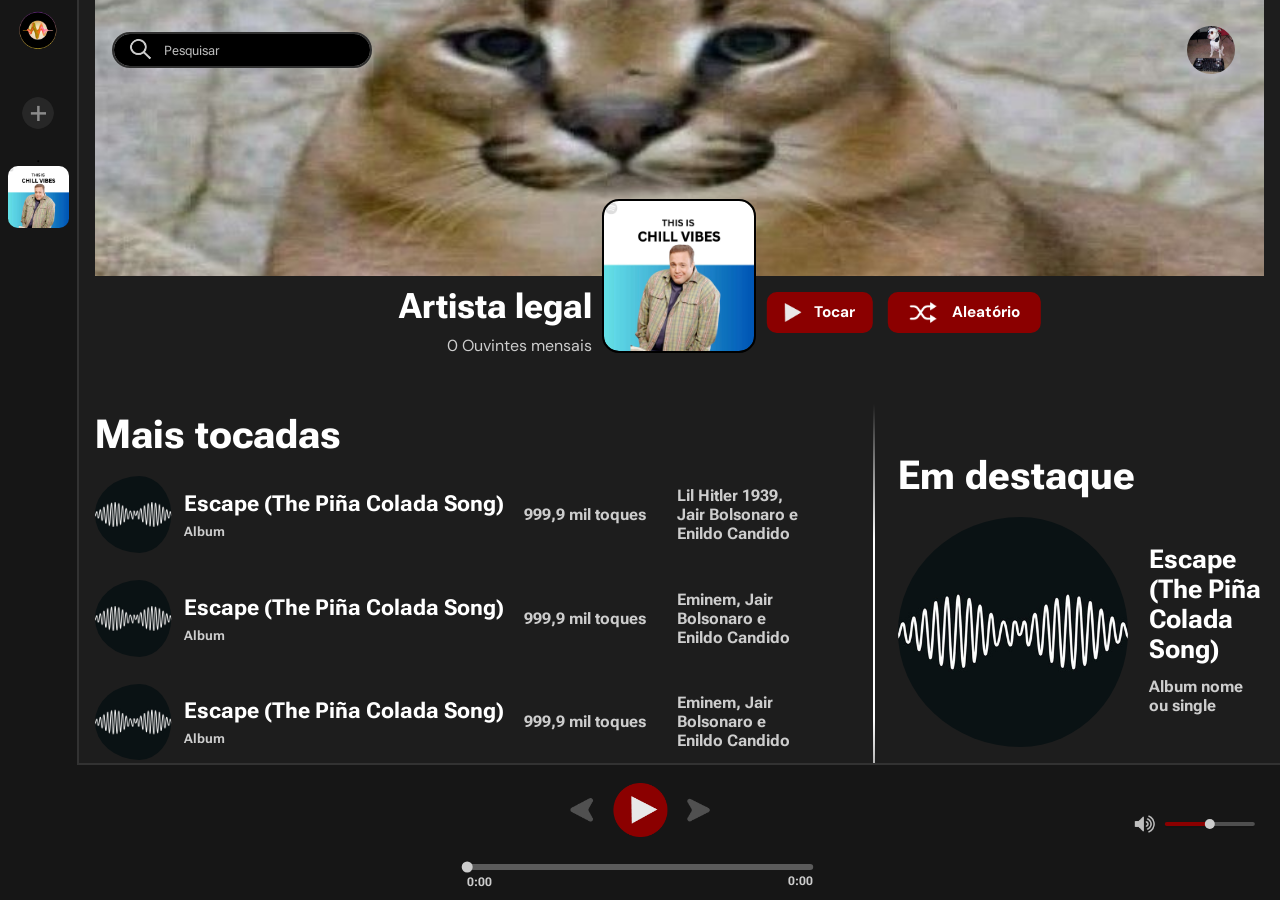
==== commit bfdde55f: "agora vai" ====
--- a/src/pages/artista.html
+++ b/src/pages/artista.html
@@ -133,6 +133,22 @@
 
             <a href="/index.html"><img src="/src/assets/image/logosite.png" class="logo"></a>
 
+            <div class="playlist-container" id="btn-criarPlaylist">
+                <img class="botao-add-playlist" src="../assets/image/add_playlist.png">
+                <h1 class="playlist-nome">Criar nova playlist</h1>
+                <div id="input-playlists" class="hide">
+                    <div>
+                        <label for="input-nomePlaylist">Nome da playlist:</label>
+                        <input type="text" id="input-nomePlaylist" placeholder="Nome playlist">
+                    </div>
+                    <div>
+                        <label for="input-nomeCriador">Nome do criador:</label>
+                        <input type="text" id="input-nomeCriador" placeholder="Nome do criador">
+                    </div>
+                    <button type="button" id="btn-confirmarPlaylist">Confirmar</button>
+                </div>
+            </div>
+
             <div class="playlist-content">
 
                 <div class="playlist-container">
--- a/src/css/estilo.css
+++ b/src/css/estilo.css
@@ -1039,6 +1039,10 @@
         font-size: 0.7rem;
     }
 
+    #titulo-player-album{
+        font-size: 0.7rem;
+    }
+
     .container-progresso {
         border-radius: 10px;
         width: 100%;
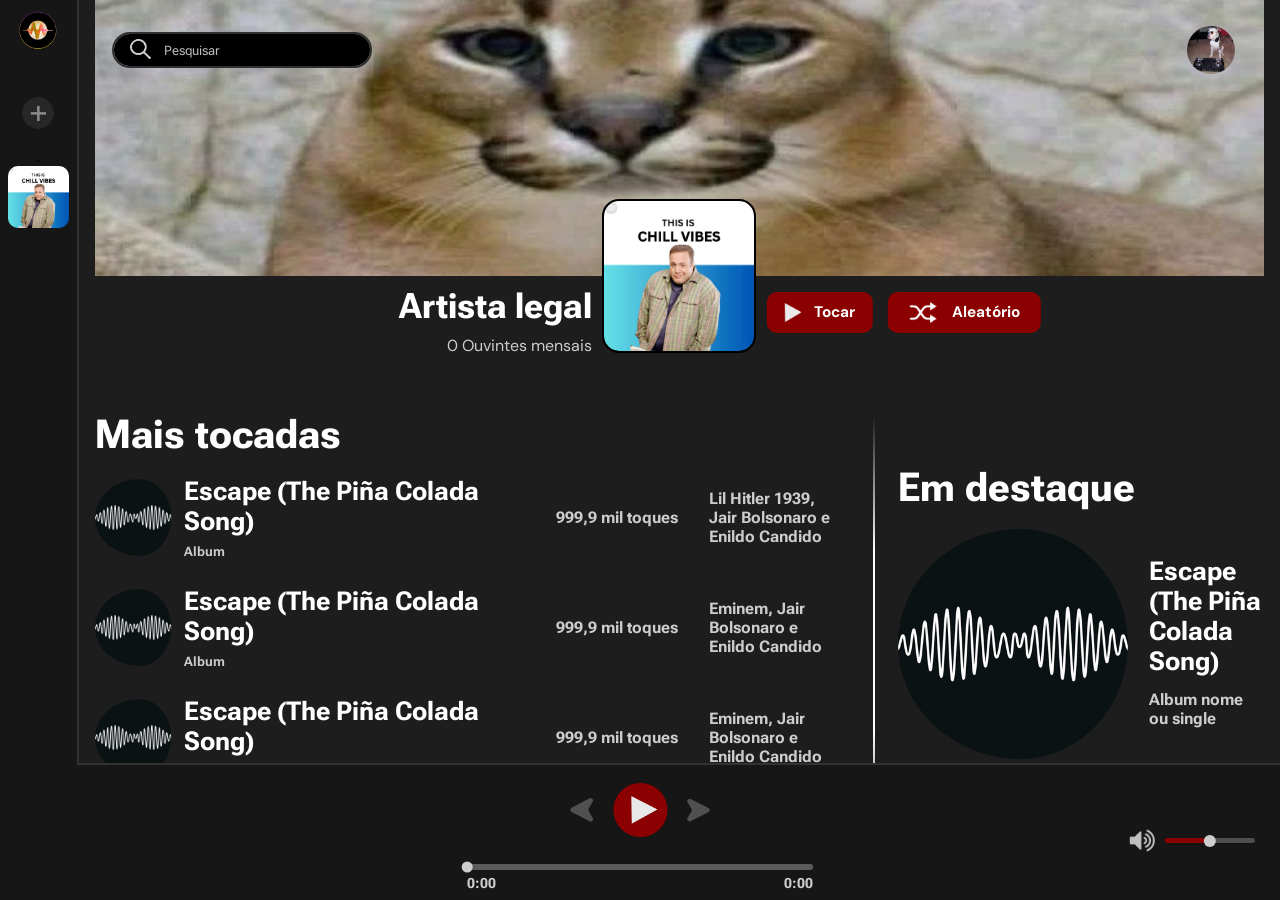
==== commit 59073e72: "terminando site" ====
--- a/src/pages/artista.html
+++ b/src/pages/artista.html
@@ -131,7 +131,7 @@
 
         <aside class="barra-lateral">
 
-            <a href="/index.html"><img src="/src/assets/image/logosite.png" class="logo"></a>
+            <a href="../../index.html"><img src="../assets/image/logosite.png" class="logo"></a>
 
             <div class="playlist-container" id="btn-criarPlaylist">
                 <img class="botao-add-playlist" src="../assets/image/add_playlist.png">
@@ -180,6 +180,7 @@
             <div class="container-texto-musica">
                 <h1 class="titulo" id="titulo-player-musica"></h1>
                 <h2 id="titulo-player-album"></h2>
+                <h2 id="titulo-player-artista"></h2>
             </div>
 
             <div class="botoes-player">
--- a/src/css/estilo.css
+++ b/src/css/estilo.css
@@ -24,14 +24,14 @@
 .site {
     display: grid;
     grid-template-columns: minmax(75px, 6vw) 1fr;
-    grid-template-rows: 85vh auto 0;
+    grid-template-rows: 85vh auto auto;
     grid-template-areas:
         "barraLateral sub-main"
         "controle-musica controle-musica"
         "barra-debaixo barra-debaixo";
 
     background: transparent;
-    height: 100vh;
+    min-height: 100vh;
     overflow: visible;
 
 }
@@ -51,7 +51,7 @@
     max-height: 85vh;
 }
 
-.barra-lateral a{
+.barra-lateral a {
     display: flex;
     justify-content: center;
 }
@@ -89,16 +89,16 @@
     border: 2px solid #fff;
     width: 50%;
     aspect-ratio: 3/1;
-    margin-top:15px;
+    margin-top: 15px;
     margin-bottom: 10px;
     border-radius: 10px;
     cursor: pointer;
-    margin-left:25%;
+    margin-left: 25%;
 }
 
 #btn-confirmarPlaylist:hover {
     background: #810000;
-    margin-left:25%;
+    margin-left: 25%;
     transform: scale(105%);
     transition: 0.1s ease-in-out;
 
@@ -111,13 +111,126 @@
     max-width: 100%;
 }
 
-.btn-playlist {
-    background: transparent;
+.btn-Playlist {
+    color: #ffffff;
+    font-size: clamp(12px, 1.2vw, 20px);
+    font-weight: bold;
+    padding: 0.7vw 1.4vw 0.7vw 1.4vw;
     border: none;
+    border-radius: 10px;
+    margin-top: 1.75vh;
+    cursor: pointer;
+    align-items: center;
+    justify-content: center;
+    display: flex;
+    gap: 1vw;
+    font-family: "dm sans";
+    transition: 0.1s;
+    background: #8B0000;
+}
+
+.btn-Playlist img{
+    height: 1.2em;
+    width: auto;
+}
+
+.btn-Playlist:hover {
+    transform: scale(105%);
+    transition: 0.15s;
+}
+
+.btn-Playlist:active {
+    transform: scale(95%);
+    transition: 0.1s;
+}
+.addMusica {
+    display: flex;
+    justify-content: space-between;
+    align-items: center;
+    width: 30vw;
+    font-size: 0.8em;
+    color: #8b8b8b;
+    background: #161616;
+    padding: 10px;
+    border-bottom: #424242 2px solid;
+    cursor: pointer;
+}
+
+.addMusica:hover {
+    background: #272727;
+}
+
+.addMusica:first-child {
+    border-radius: 20px 20px 0px 0px;
+}
+
+.addMusica:last-child {
+    border-radius: 0 0 20px 20px;
+    border-bottom: 0;
+}
+
+#div-addMusica {
+    background: #0e0e0e;
+    display: grid;
+    justify-content: center;
+    position: absolute;
+    padding: 20px;
+    border-radius: 20px;
+    left: 50%;
+    top: 10vh;
+    transform: translateX(-50%);
+    z-index: 999999;
+}
+
+#div-addMusica article {
+    display: flex;
+    justify-content: space-between;
+    margin-bottom: 0.5rem;
+}
+
+#btn-fecharAddMusica {
+    background: none;
     color: #fff;
-    font-size: 18px;
-    display: flex;
-    justify-content: space-between;
+    border: none;
+    font-weight: 400;
+    font-size: 1.5rem;
+    cursor: pointer;
+}
+
+#btn-fecharAddMusica:hover {
+    color: #ac0000;
+}
+
+#container-addMusica {
+    overflow-y: auto;
+}
+
+#btn-addMusica {
+    display:flex;
+    justify-content: center;
+    align-items: center;
+    background-color: transparent;
+    border: none;
+    margin-bottom: 2vh;
+    transition: 0.1s;
+}
+
+#btn-addMusica img{
+    height: 5vh;
+    width: auto;
+}
+
+#btn-addMusica:hover{
+    transition: 0.15s;
+    transform: scale(110%);
+    cursor: pointer;
+}
+
+.addMusica img {
+    height: 4rem;
+    aspect-ratio: 1/1;
+    border-radius: 50%;
+
 }
 
 .playlist {
@@ -271,16 +384,16 @@
     display: flex;
     gap: 1vw;
     font-family: "dm sans";
-    transition: 0.075s;
+    transition: 0.1s;
     background: #8B0000;
 }
 
-.btn-retangular:hover{
+.btn-retangular:hover {
     transform: scale(105%);
     transition: 0.15s;
 }
 
-.btn-retangular:active{
+.btn-retangular:active {
     transform: scale(95%);
     transition: 0.1s;
 }
@@ -292,6 +405,12 @@
 
     display: flex;
     gap: 15px;
+}
+
+.container-botoes-playlist{
+    display: flex;
+    flex-direction: row;
+    gap: 1vw;
 }
 
 .musicas-artista {
@@ -329,7 +448,7 @@
 .titulo {
     color: white;
     font-family: 'Roboto Flex';
-    font-size: clamp(1rem, 1.75vw, 2rem);
+    font-size: clamp(1rem, 2vw, 4rem);
     margin-right: 1.5vw;
 }
 
@@ -438,7 +557,7 @@
     width: 100%;
 }
 
-.header-artista{
+.header-artista {
     display: flex;
     flex-direction: column;
     width: 100%;
@@ -571,6 +690,7 @@
     display: flex;
     overflow-x: auto;
     padding: 10px;
+    gap: 30px;
     justify-content: left;
 }
 
@@ -586,8 +706,8 @@
 #banner-bemvindo {
     background-image: url(../assets/image/banner/banner_epico.jfif);
     background-size: cover;
-    width: 80vw;
-    height: 45vh;
+    width: 70vw;
+    height: 50vh;
     position: relative;
     left: 50%;
     transform: translateX(-50%);
@@ -610,7 +730,7 @@
     position: relative;
 }
 
-.botao-play-icon{
+.botao-play-icon {
     max-width: 6vh;
     max-height: 6vh;
     position: absolute;
@@ -645,17 +765,19 @@
 }
 
 .icon-nome {
-    font-size: 1.2rem;
+    font-size: 1.5rem;
     font-weight: bold;
+    width: calc(100% + 50px);
+    margin-left: -25px;
 }
 
 .icon-artista {
+    font-size: 1.15rem;
+    font-weight: 550;
+}
+
+.tipo {
     font-size: 1rem;
-    font-weight: 550;
-}
-
-.tipo {
-    font-size: 0.8rem;
     color: #9999;
     font-family: 'DM Sans'
 }
@@ -703,8 +825,8 @@
 }
 
 .btn-retangular img {
+    height: 1.2em;
     width: auto;
-    height: 1.2em;
 }
 
 #btn-aleatorio img {
@@ -735,7 +857,7 @@
     align-items: center;
     justify-content: center;
     gap: 0.75vw;
-    margin-top: 1vh;
+    margin-top: 2vh;
 }
 
 #volume-bar {
@@ -746,25 +868,25 @@
 }
 
 #volume-bar::-webkit-slider-runnable-track {
-  height: 4px;
-  background: linear-gradient(to right, #8B0000 var(--range-pct, 0%), #4f4f4f var(--range-pct, 0%));
-  border-radius: 10px;
-  box-shadow: 0px 2px 0px rgba(0, 0, 0, 0.1);
+    height: 5px;
+    background: linear-gradient(to right, #8B0000 var(--range-pct, 0%), #4f4f4f var(--range-pct, 0%));
+    border-radius: 10px;
+    box-shadow: 0px 2px 0px rgba(0, 0, 0, 0.1);
 }
 
 #volume-bar::-webkit-slider-thumb {
-  -webkit-appearance: none;
-  height: 10px;
-  width: 10px;
-  background: #CDCDCD;
-  border-radius: 10px;
-  margin-top: -2.75px;
+    -webkit-appearance: none;
+    height: 12px;
+    width: 12px;
+    background: #CDCDCD;
+    border-radius: 10px;
+    margin-top: -3px;
 }
 
 .imagem-botao-mutar {
     margin-top: 4px;
-    width: 20px;
-    height: 20px;
+    width: 25px;
+    height: 25px;
     filter: brightness(0) invert(0.75)
 }
 
@@ -839,8 +961,8 @@
     color: #CDCDCD;
 }
 
-#tempo-total{
-    margin-top: -15px;
+#tempo-total {
+    margin-top: -17px;
     text-align: right;
     color: #CDCDCD;
 }
@@ -871,7 +993,7 @@
 
 /* Tempo (esquerda e direita) */
 .tempo {
-    font-size: 12px;
+    font-size: 0.9rem;
     color: #e4dcdc;
     min-width: 35px;
 }
@@ -891,15 +1013,15 @@
 
 .container-texto-musica h2 {
     font-family: "dm sans";
-    font-size: 0.9rem;
+    font-size: 1rem;
     color: #CDCDCD;
     margin-left: 0.5vw;
     white-space: nowrap;
 }
 
-#titulo-player-album{
+#titulo-player-album {
     font-family: "dm sans";
-    font-size: 1rem;
+    font-size: 1.15rem;
     color: white;
     margin-left: 0.5vw;
     white-space: nowrap;
@@ -1039,7 +1161,7 @@
         font-size: 0.7rem;
     }
 
-    #titulo-player-album{
+    #titulo-player-album {
         font-size: 0.7rem;
     }
 
@@ -1203,7 +1325,7 @@
 
 /* estilização da pagina de playlist */
 
-.playlist-info img {
+.capaPlaylist {
     width: 15vw;
     aspect-ratio: 1/1;
     min-width: 170px;
@@ -1214,43 +1336,48 @@
     display: flex;
     align-items: center;
     margin-bottom: 3rem;
-}
-
-.playlist-info div {
-    margin-left: 5vh;
+    align-items: flex-start
+}
+
+.informacao-playlist {
+    margin-left: 2vw;
+    margin-top: 4vh;
     text-align: left;
 }
 
 .playlist-namePage {
-    font-size: 3rem;
+    font-size: 4rem;
 }
 
 .criador-playlist {
-    margin-top: 10px;
+    font-size: 1.5rem;
+    color: #CDCDCD;
+    font-family: "DM Sans";
+    font-weight: 500;
+}
+
+.dados-playlist {
     font-size: 1.3rem;
+    color: #CDCDCD;
+    font-family: "DM Sans";
     font-weight: 500;
-}
-
-.dados-playlist {
-    font-size: 1rem;
-    font-weight: 350;
+    margin-top: 2vh;
 }
 
 /* bagulhinho das musicas */
 
-.playlist-musicaContainer{
+.playlist-musicaContainer {
     display: grid;
-    gap:10px;
+    gap: 10px;
 }
 
 .musica-playlist {
     width: 100%;
     display: flex;
-    justify-content: space-between;
     align-items: center;
     cursor: pointer;
     padding: 0.4rem;
-    background: #272727;
+    background: transparent;
     border-radius: 0.6rem;
 }
 
@@ -1267,12 +1394,13 @@
 
 .info-musicaPlaylist {
     align-items: center;
-    font-size: 0.8rem;
-    margin-left: 0.5em;
+    margin-left: 0.75vw;
+    width: 32.75vw;
 }
 
 .nome-musicaPlaylist {
-    font-size: 1.5rem;
+    font-size: 1.75rem;
+    margin-bottom: 1vh;
 }
 
 .artista-musicaPlaylist {
@@ -1281,9 +1409,109 @@
 }
 
 .tempo-musicaPlaylist {
-    font-size: 1.3em
+    font-size: 1.3em;
+    width: 41.5vw;
+    font-family: "DM sans";
+    color: #CDCDCD;
+    font-weight: 500;
 }
 
 .toques-musicaPlaylist {
     font-size: 1.3em;
+    font-family: "DM sans";
+    color: #CDCDCD;
+    font-weight: 500;
+}
+
+.container-info-musica-playlist{
+    display: flex;
+    flex-direction: row;
+    justify-content: space-between;
+    padding-right: 5vw;
+    margin-bottom: 2vh;
+}
+
+.sobre-nos{
+    display: flex;
+    flex-direction: column;
+    align-items: center;
+}
+
+.titulo-sobrenos{
+    color: #FFFF;
+    font-size: 8rem;
+    margin-top: 5vh;
+    font-family: "dm sans"
+}
+
+.logo-sobrenos{
+    height: auto;
+    width: 300px;
+}
+
+.sobrenos-subtitulo{
+    color: white;
+    font-size: 4rem;
+    margin-top: 2vh;
+}
+
+.texto-corrido-sobrenos{
+    color: white;
+    margin-top: 2vh;
+    font-weight: normal;
+    font-size: 1.75rem;
+    padding-left: 10vw;
+    padding-right: 10vw;
+}
+
+.texto-corrido-sobrenos p{
+    text-indent: 2em;
+}
+
+.foto-time{
+    display: flex;
+    flex-direction: row;
+    color: white;
+    gap: 3vw;
+    margin-bottom: 3vh;
+    margin-top: 1.5vh;
+}
+
+.card-time{
+    background-color: #212121;
+    align-items: center;
+    display: flex;
+    flex-direction: column;
+    text-align: center;
+    padding: 1vw;
+    border-radius: 20px;
+    width: 13vw;
+}
+
+.imagem-card{
+    border-radius: 10px;
+    width: 200px;
+    height: 200px;
+    object-fit: cover;
+    object-position: center 20%;
+}
+
+#alvaro{
+    object-position: center;
+}
+
+.nome-card-time{
+    margin-top: 1vh;
+    font-size: 1.75rem;
+}
+
+.card-time-cargo{
+    font-size: 1.15rem;
+    font-family: "dm sans";
+    color: #CDCDCD;
+}
+
+footer p{
+    color: white;
+    font-size: 1.25rem;
 }
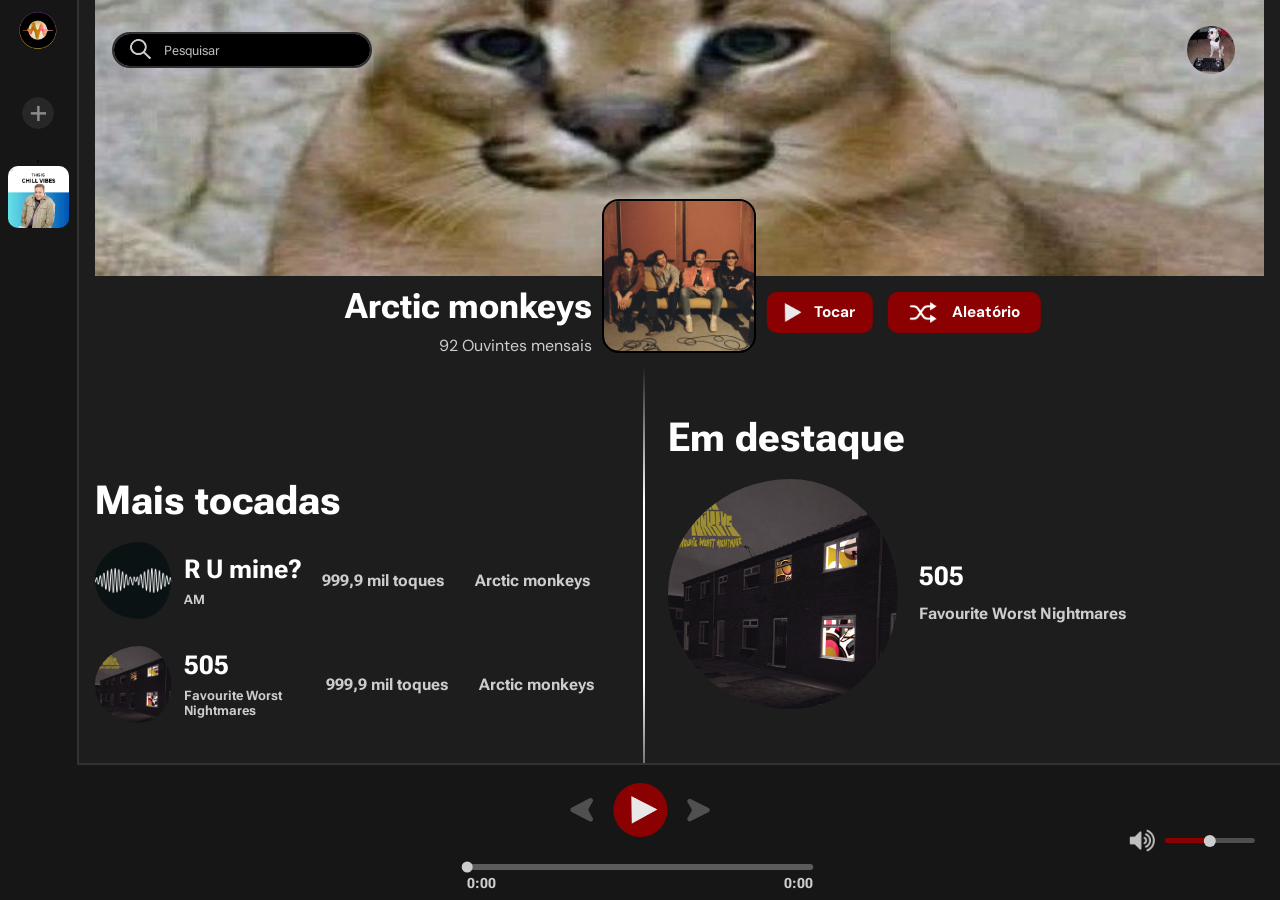
==== commit 6e229c69: "pagina artista" ====
--- a/src/pages/artista.html
+++ b/src/pages/artista.html
@@ -24,11 +24,11 @@
                 </div>
 
                 <div class="header-artista-info">
-                    <img class="artista-foto" src="../assets/image/playlist/capa_playlist.jpg">
+                    <img class="artista-foto" src="../assets/image/fotoArtistas/Arctic Monkeys.png">
                     <div class="artista-banner"></div>
 
-                    <h1 class="artista-nome">Artista legal</h1>
-                    <h3 class="artista-subtitulo">0 Ouvintes mensais</h3>
+                    <h1 class="artista-nome">Arctic monkeys</h1>
+                    <h3 class="artista-subtitulo">92 Ouvintes mensais</h3>
 
                     <div class="container-botoes">
                         <button class="btn-retangular" id="btn-tocar">
@@ -50,49 +50,27 @@
                             <img class="musica-foto" src="../assets/image/capaAlbuns/AM.png">
 
                             <div class="musica-titulo-album">
-                                <h1 class="titulo">Escape (The Piña Colada Song)</h1>
-                                <h2>Album</h2>
+                                <h1 class="titulo">R U mine?</h1>
+                                <h2>AM</h2>
                             </div>
 
                             <h1 class="titulo-secundario">999,9 mil toques</h1>
-                            <h1 class="titulo-secundario">Lil Hitler 1939, Jair Bolsonaro e Enildo Candido</h1>
+                            <h1 class="titulo-secundario">Arctic monkeys</h1>
                         </div>
 
                         <div class="item-musica-artista">
-                            <img class="musica-foto" src="../assets/image/capaAlbuns/AM.png">
+                            <img class="musica-foto" src="../assets/image/capaAlbuns/Favourite Worst Nightmare.png">
 
                             <div class="musica-titulo-album">
-                                <h1 class="titulo">Escape (The Piña Colada Song)</h1>
-                                <h2>Album</h2>
+                                <h1 class="titulo">505</h1>
+                                <h2>Favourite Worst Nightmares</h2>
                             </div>
 
                             <h1 class="titulo-secundario">999,9 mil toques</h1>
-                            <h1 class="titulo-secundario">Eminem, Jair Bolsonaro e Enildo Candido</h1>
+                            <h1 class="titulo-secundario">Arctic monkeys</h1>
                         </div>
 
-                        <div class="item-musica-artista">
-                            <img class="musica-foto" src="../assets/image/capaAlbuns/AM.png">
-
-                            <div class="musica-titulo-album">
-                                <h1 class="titulo">Escape (The Piña Colada Song)</h1>
-                                <h2>Album</h2>
-                            </div>
-
-                            <h1 class="titulo-secundario">999,9 mil toques</h1>
-                            <h1 class="titulo-secundario">Eminem, Jair Bolsonaro e Enildo Candido</h1>
-                        </div>
-
-                        <div class="item-musica-artista">
-                            <img class="musica-foto" src="../assets/image/capaAlbuns/AM.png">
-
-                            <div class="musica-titulo-album">
-                                <h1 class="titulo">Escape (The Piña Colada Song)</h1>
-                                <h2>Album</h2>
-                            </div>
-
-                            <h1 class="titulo-secundario">999,9 mil toques</h1>
-                            <h1 class="titulo-secundario">Eminem, Jair Bolsonaro e Enildo Candido</h1>
-                        </div>
+                        
                     </section>
 
                     <div class="linha"></div>
@@ -101,10 +79,10 @@
                         <h1 class="titulo-grande" id="em-destaque">Em destaque</h1>
 
                         <div class="em-destaque">
-                            <img class="destaque-imagem" src="../assets/image/capaAlbuns/AM.png">
+                            <img class="destaque-imagem" src="../assets/image/capaAlbuns/Favourite Worst Nightmare.png">
                             <div>
-                                <h1 class="titulo-destaque">Escape (The Piña Colada Song)</h1>
-                                <h2 class="titulo-secundario-destaque">Album nome ou single</h2>
+                                <h1 class="titulo-destaque">505</h1>
+                                <h2 class="titulo-secundario-destaque">Favourite Worst Nightmares</h2>
                             </div>
                         </div>
                     </div>
--- a/src/css/estilo.css
+++ b/src/css/estilo.css
@@ -203,6 +203,7 @@
 
 #container-addMusica {
     overflow-y: auto;
+    max-height: 600px;
 }
 
 #btn-addMusica {
@@ -921,6 +922,7 @@
 #botao-player-tocar:hover {
     transform: scale(105%);
     transition: 0.15s;
+    cursor: pointer;
 }
 
 .botao-player-voltaravancar {
@@ -974,9 +976,19 @@
     border-radius: 30px;
 }
 
+.container-progresso * {
+  user-select: none;
+  -webkit-user-select: none;
+}
+
+.barra-progresso:hover{
+    cursor:pointer
+}
+
 .barra-progresso:hover .bolinha-progresso {
     transform: scale(110%) translateY(-50%) translateX(-50%);
     transition: 0.1s;
+    cursor:pointer
 }
 
 .bolinha-progresso {
@@ -1259,6 +1271,8 @@
     .icon-nome {
         font-size: 1rem;
         text-align: left;
+        width: 100%;
+        margin-left: 0;
     }
 
     .icon-artista {
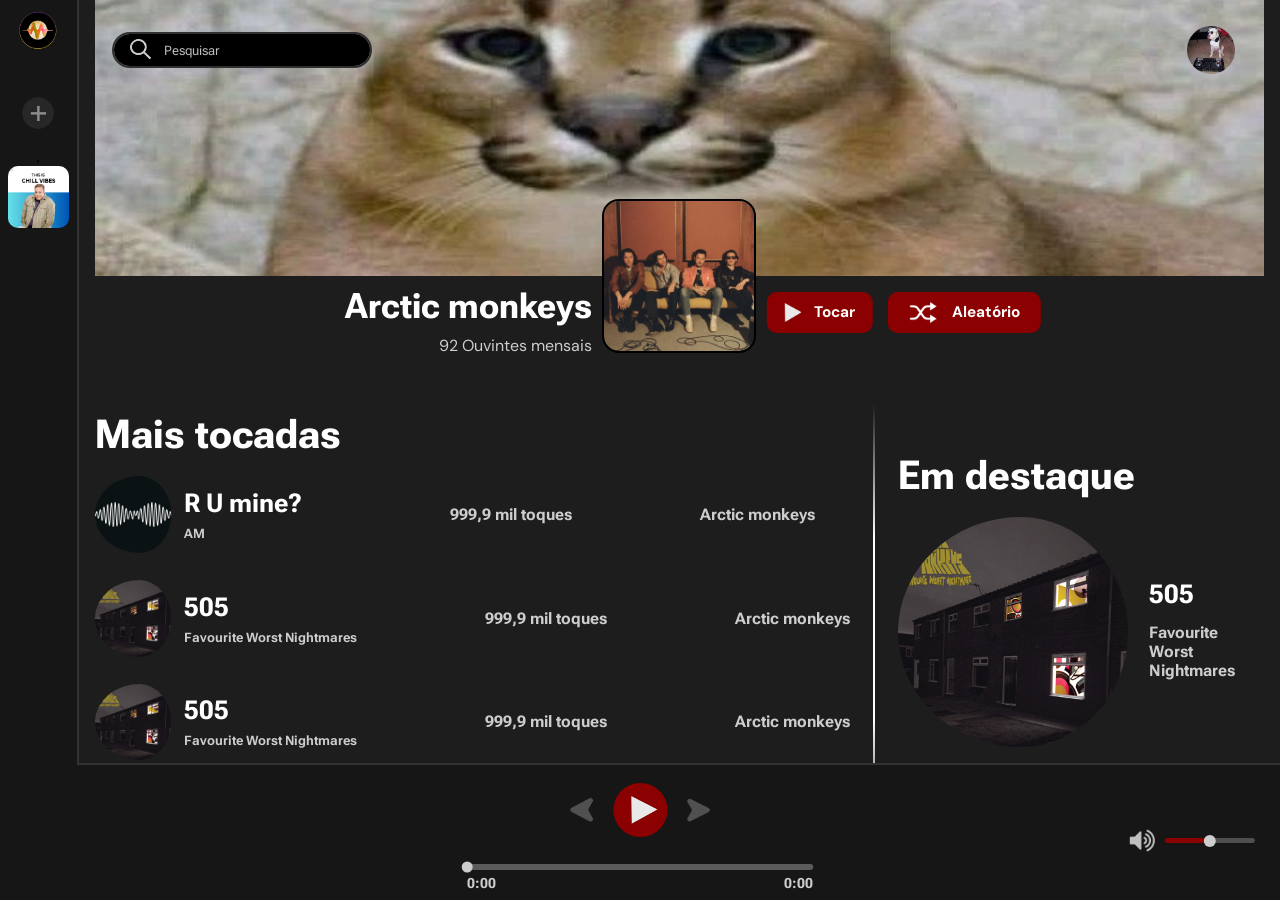
==== commit a09fd036: "final" ====
--- a/src/pages/artista.html
+++ b/src/pages/artista.html
@@ -40,6 +40,7 @@
                         </button>
                     </div>
                 </div>
+            </header>
 
                 <section class="musicas-artista">
 
@@ -50,12 +51,12 @@
                             <img class="musica-foto" src="../assets/image/capaAlbuns/AM.png">
 
                             <div class="musica-titulo-album">
-                                <h1 class="titulo">R U mine?</h1>
+                                <h1 class="titulo" class="titulo-musica-artista">R U mine?</h1>
                                 <h2>AM</h2>
                             </div>
 
-                            <h1 class="titulo-secundario">999,9 mil toques</h1>
-                            <h1 class="titulo-secundario">Arctic monkeys</h1>
+                            <h1 class="secundario-musica">999,9 mil toques</h1>
+                            <h1 class="secundario-musica">Arctic monkeys</h1>
                         </div>
 
                         <div class="item-musica-artista">
@@ -66,8 +67,32 @@
                                 <h2>Favourite Worst Nightmares</h2>
                             </div>
 
-                            <h1 class="titulo-secundario">999,9 mil toques</h1>
-                            <h1 class="titulo-secundario">Arctic monkeys</h1>
+                            <h1 class="secundario-musica">999,9 mil toques</h1>
+                            <h1 class="secundario-musica">Arctic monkeys</h1>
+                        </div>
+
+                        <div class="item-musica-artista">
+                            <img class="musica-foto" src="../assets/image/capaAlbuns/Favourite Worst Nightmare.png">
+
+                            <div class="musica-titulo-album">
+                                <h1 class="titulo">505</h1>
+                                <h2>Favourite Worst Nightmares</h2>
+                            </div>
+
+                            <h1 class="secundario-musica">999,9 mil toques</h1>
+                            <h1 class="secundario-musica">Arctic monkeys</h1>
+                        </div>
+
+                        <div class="item-musica-artista">
+                            <img class="musica-foto" src="../assets/image/capaAlbuns/Favourite Worst Nightmare.png">
+
+                            <div class="musica-titulo-album">
+                                <h1 class="titulo" class="titulo-musica-artista">505</h1>
+                                <h2>Favourite Worst Nightmares</h2>
+                            </div>
+
+                            <h1 class="secundario-musica">999,9 mil toques</h1>
+                            <h1 class="secundario-musica">Arctic monkeys</h1>
                         </div>
 
                         
--- a/src/css/estilo.css
+++ b/src/css/estilo.css
@@ -428,6 +428,16 @@
     margin-bottom: 3vh;
 }
 
+.secundario-musica{
+    margin-left: 10vw;
+    color: #CDCDCD;
+    font-size: clamp(0.5rem, 1.25vw, 1.5rem);
+}
+
+.titulo-musica-artista{
+    white-space: nowrap;
+}
+
 .musica-titulo-album {
     display: flex;
     flex-direction: column;
@@ -466,7 +476,7 @@
 }
 
 .lista-musicas {
-    max-width: 60vw;
+    width: 60vw;
 }
 
 .em-destaque {
@@ -693,14 +703,16 @@
     padding: 10px;
     gap: 30px;
     justify-content: left;
+    margin-bottom: 2vh;
 }
 
 #fora-radar {
+    display: flex;
+    overflow-x: auto;
     padding: 10px;
-    display: flex;
-    justify-content: center;
-    gap: 10px;
-    overflow-x: auto;
+    gap: 30px;
+    justify-content: left;
+    margin-bottom: 2vh;
 }
 
 /* banner maneiro */
@@ -1335,6 +1347,18 @@
     .icon:hover .botao-play-icon {
         opacity: 0;
     }
+
+    #fora-radar{
+        display: none;
+    }
+
+    #fora-radarText{
+        display: none;
+    }
+
+    #descricao-fora-radar{
+        display: none;
+    }
 }
 
 /* estilização da pagina de playlist */
@@ -1528,4 +1552,20 @@
 footer p{
     color: white;
     font-size: 1.25rem;
+}
+
+.btn-apagarMusga{
+    background-color: transparent;
+    outline: none;
+    border: none;
+    color: white;
+    margin-left: 2vw;
+    font-weight: bold;
+    font-family: "dm sans";
+}
+
+.btn-apagarMusga:hover{
+    transition: 0.15s;
+    color: #8d0000;
+    cursor: pointer;
 }
